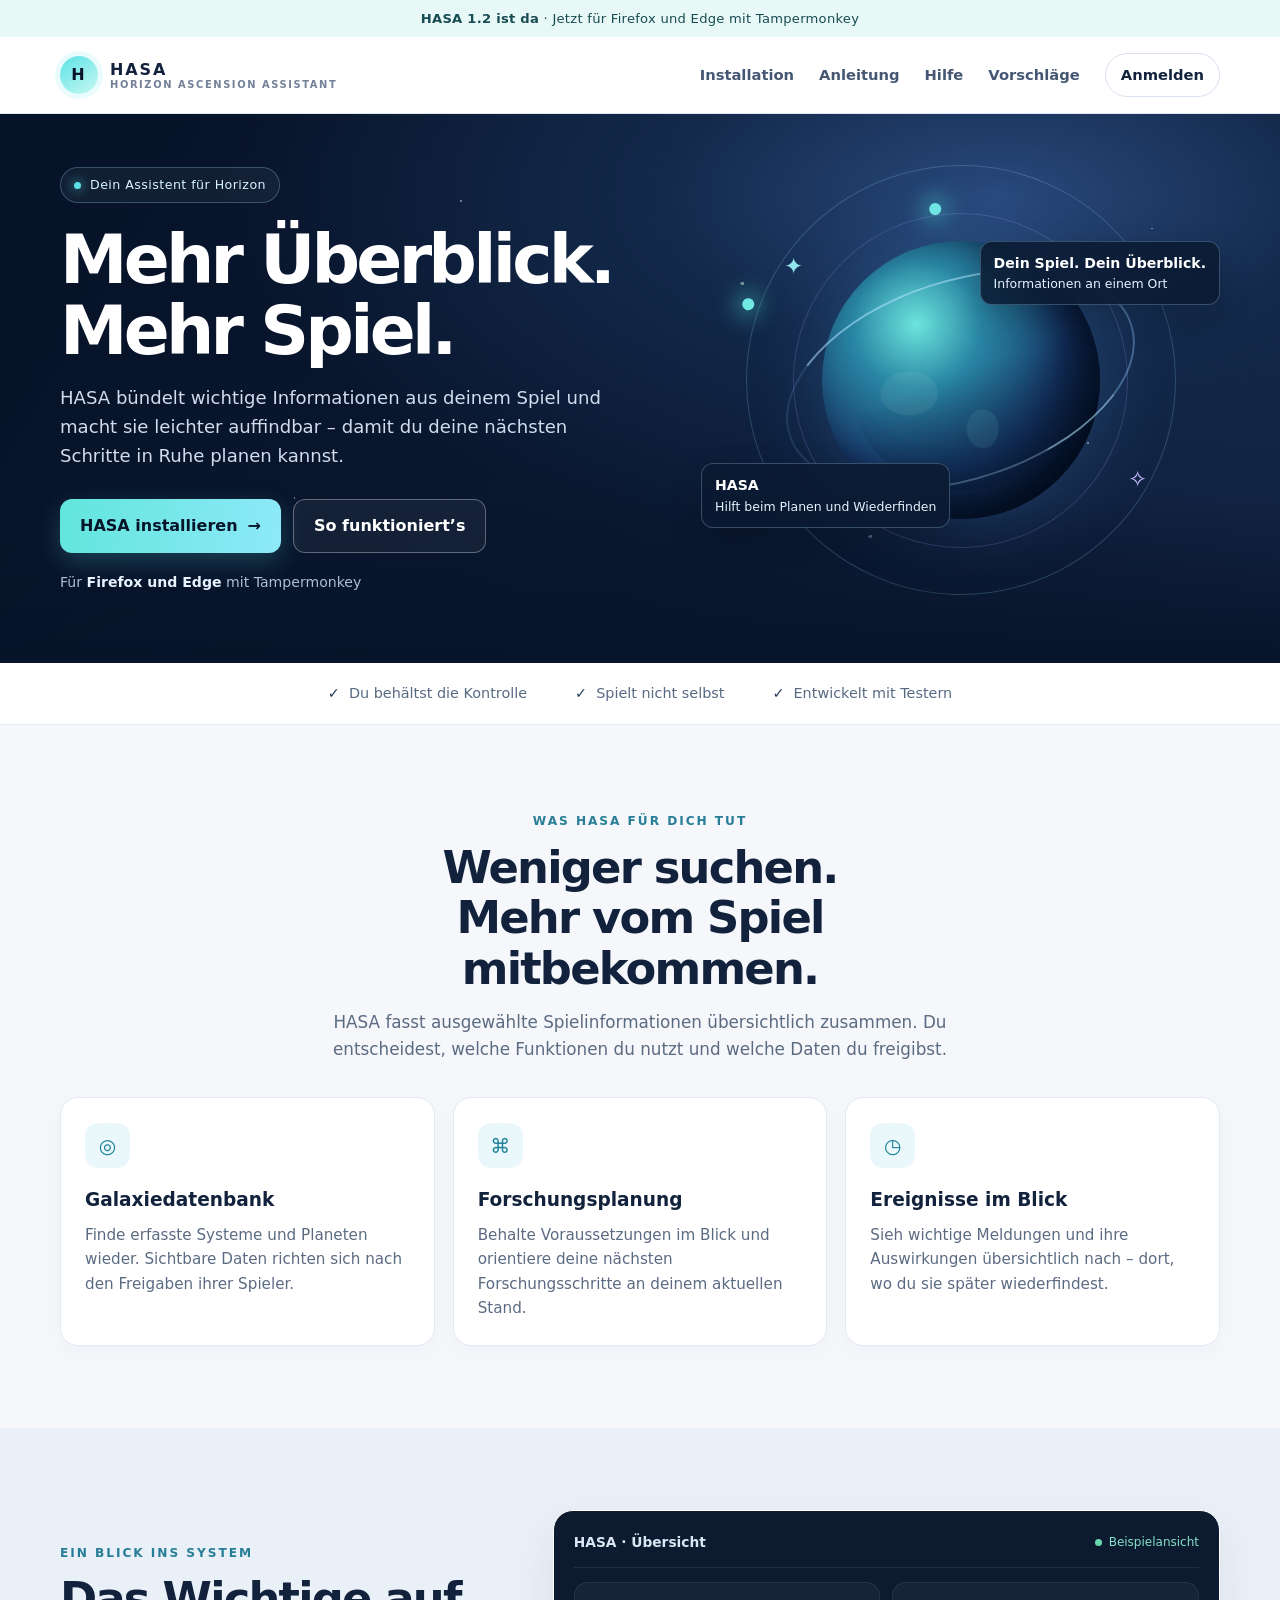
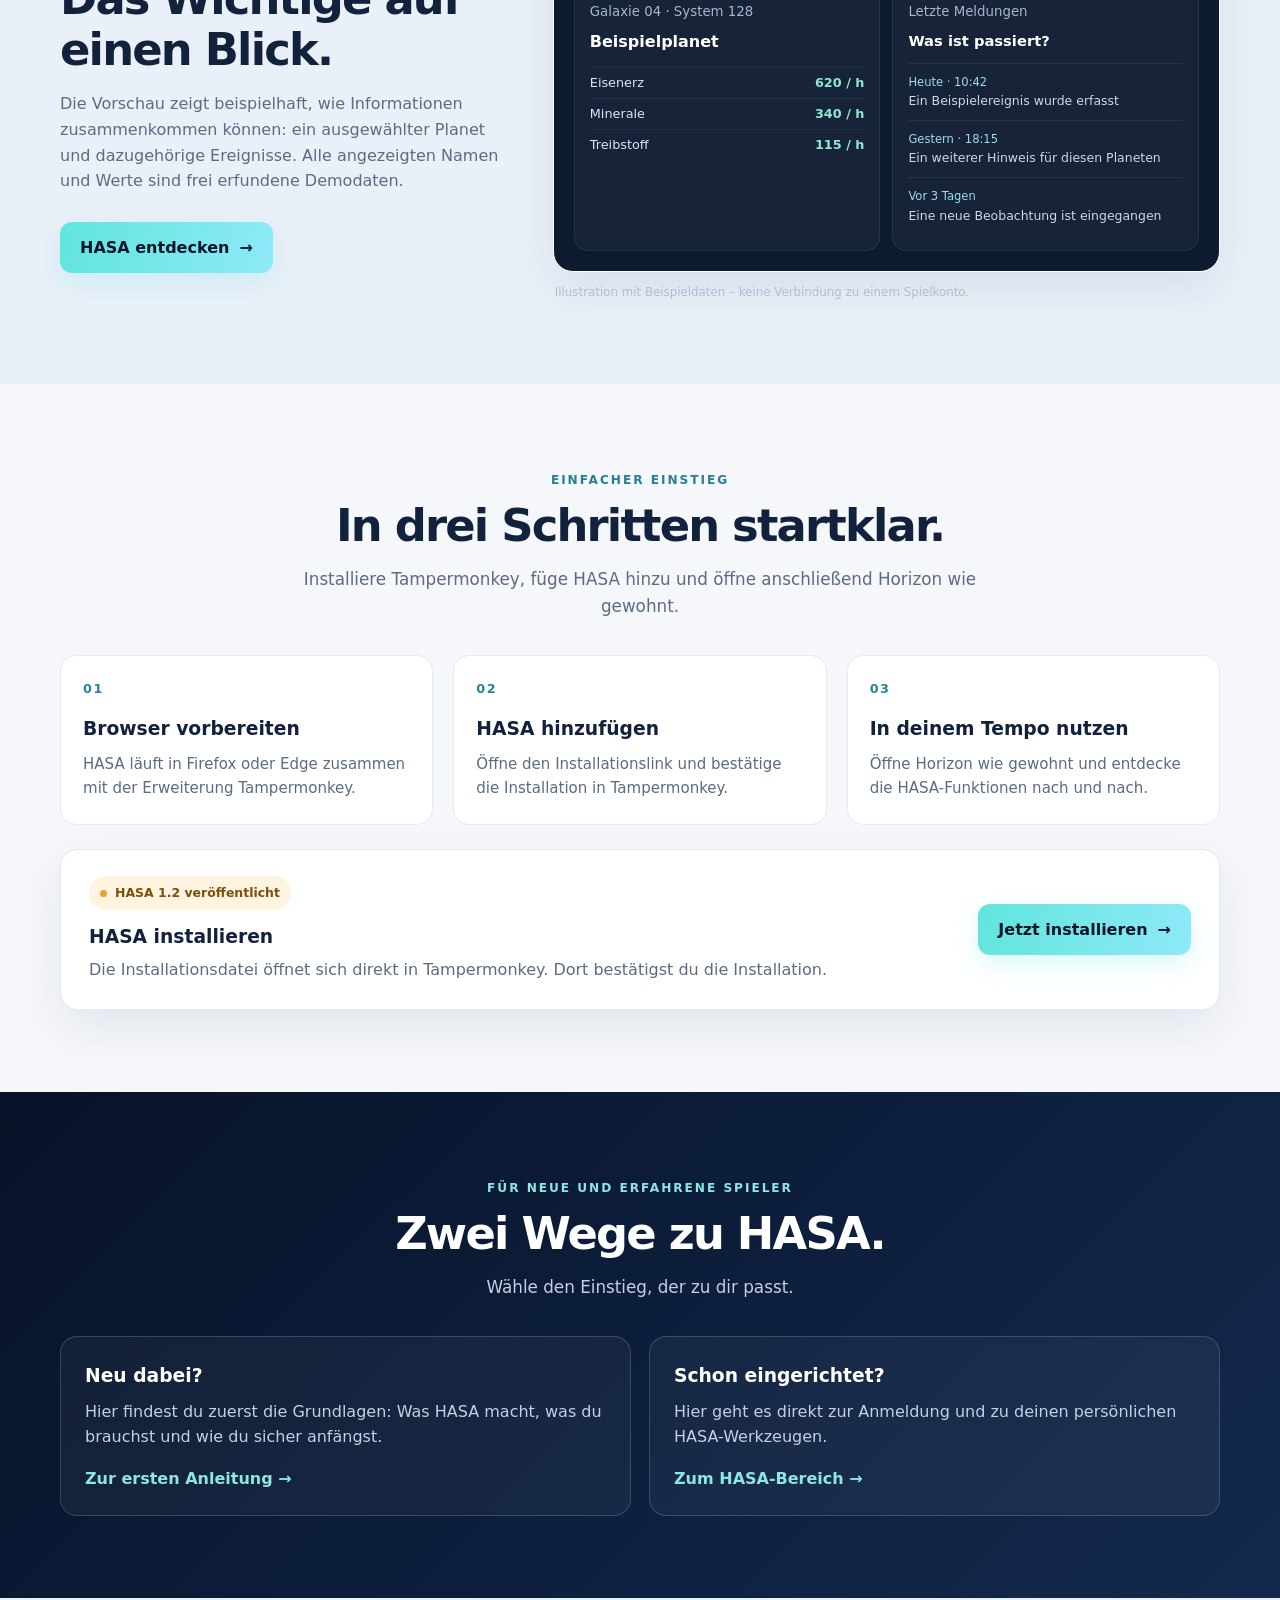
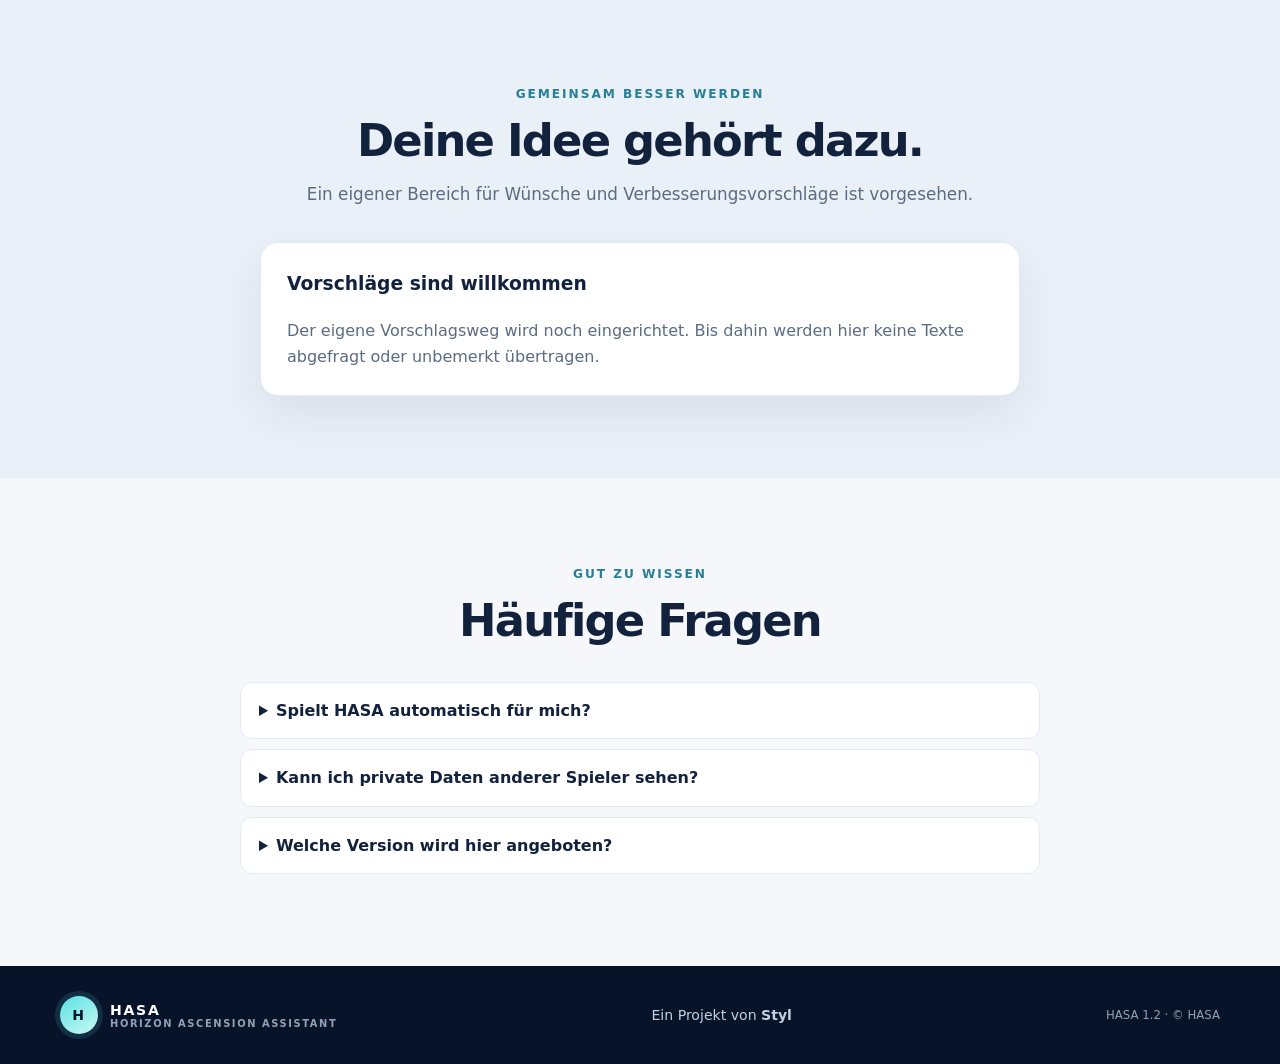
==== 02 Website/index.html @ a6c9af93 "refactor: organize HASA in seven numbered folders with website API and safe local installer" ====
<!doctype html>
<html lang="de">
<head>
  <meta charset="utf-8">
  <meta name="viewport" content="width=device-width, initial-scale=1">
  <meta name="theme-color" content="#081427">
  <meta name="description" content="HASA – dein Assistent für Horizon. Mehr Überblick, bessere Planung und wichtige Ereignisse im Blick.">
  <link rel="canonical" href="https://hasa.li/">
  <title>HASA – Mehr Überblick. Mehr Spiel.</title>
  <style>
    :root{color-scheme:light;--ink:#12223d;--muted:#5b6b82;--navy:#071329;--navy2:#102344;--cyan:#5ce1e6;--blue:#367fe8;--violet:#a88bff;--paper:#f5f7fb;--white:#fff;--line:#e4eaf3;--green:#16876c;--shadow:0 18px 48px #12223d14}
    *{box-sizing:border-box}html{scroll-behavior:smooth;scroll-padding-top:86px}body{margin:0;background:var(--paper);color:var(--ink);font:16px/1.6 Inter,ui-sans-serif,system-ui,-apple-system,"Segoe UI",sans-serif}a{color:inherit;text-decoration:none}button{font:inherit}button:focus-visible,a:focus-visible,input:focus-visible,textarea:focus-visible{outline:3px solid #5ce1e6;outline-offset:3px}.wrap{width:min(1160px,calc(100% - 40px));margin:auto}.notice{background:#e8f8f7;color:#174c52;text-align:center;padding:8px 16px;font-size:.82rem;letter-spacing:.02em}.notice strong{font-weight:750}.site-header{position:sticky;top:0;z-index:10;background:#fff;box-shadow:0 1px 0 #dfe7f1}.nav{height:76px;display:flex;align-items:center;justify-content:space-between;gap:24px}.brand{display:flex;align-items:center;gap:12px;font-weight:850;letter-spacing:.12em}.brand-mark{width:38px;height:38px;border-radius:50%;display:grid;place-items:center;color:#071329;background:linear-gradient(145deg,var(--cyan),#c8f9f1);box-shadow:0 0 0 5px #5ce1e622}.brand small{display:block;font-size:.62rem;letter-spacing:.16em;color:#738098;font-weight:700;margin-top:-5px}.nav-links{display:flex;align-items:center;gap:25px;font-size:.92rem;font-weight:650;color:#465773}.nav-links a:hover{color:#176d9e}.nav-login{border:1px solid #d7e1ee;padding:9px 15px;border-radius:999px;color:var(--ink)}.menu-button{display:none;border:1px solid #d7e1ee;background:white;border-radius:10px;padding:8px 11px;color:var(--ink)}
    .hero{overflow:hidden;position:relative;color:white;background:radial-gradient(ellipse at 78% 15%,#29497c 0,#13294b 24%,transparent 55%),linear-gradient(120deg,#071329 10%,#0a1831 58%,#132444);min-height:535px}.hero:before,.hero:after{content:"";position:absolute;inset:0;pointer-events:none}.hero:before{opacity:.42;background-image:radial-gradient(1px 1px at 12% 28%,#fff 98%,transparent),radial-gradient(1px 1px at 36% 16%,#d8faff 98%,transparent),radial-gradient(2px 2px at 58% 31%,#fff 98%,transparent),radial-gradient(1px 1px at 90% 21%,#fff 98%,transparent),radial-gradient(1px 1px at 23% 70%,#fff 98%,transparent),radial-gradient(2px 2px at 68% 77%,#b8ceff 98%,transparent),radial-gradient(1px 1px at 85% 60%,#fff 98%,transparent)}.hero:after{background:linear-gradient(0deg,#071329 0%,transparent 30%)}.hero-grid{position:relative;z-index:1;min-height:535px;display:grid;grid-template-columns:1.07fr .93fr;align-items:center;gap:44px;padding:54px 0 70px}.eyebrow{display:inline-flex;gap:9px;align-items:center;border:1px solid #a7dcff45;background:#d9f4ff0d;border-radius:999px;padding:7px 13px;color:#d9f4ff;font-size:.79rem;letter-spacing:.035em}.eyebrow i{width:7px;height:7px;border-radius:50%;background:var(--cyan);box-shadow:0 0 12px var(--cyan)}h1{font-size:clamp(2.8rem,5.3vw,4.8rem);line-height:1.04;letter-spacing:-.055em;max-width:650px;margin:22px 0 18px}.hero p{max-width:560px;color:#d1dced;font-size:1.13rem;margin:0 0 28px}.hero-actions{display:flex;gap:12px;flex-wrap:wrap}.btn{display:inline-flex;align-items:center;justify-content:center;gap:10px;border:0;border-radius:12px;padding:13px 20px;font-weight:760;cursor:pointer;transition:transform .18s,box-shadow .18s}.btn:hover{transform:translateY(-2px)}.btn-primary{color:#06152a;background:linear-gradient(100deg,#61e5dc,#8ee9f8);box-shadow:0 9px 26px #5ce1e638}.btn-ghost{color:white;border:1px solid #ffffff52;background:#ffffff0d}.platforms{font-size:.88rem;color:#aebed3;margin-top:18px}.platforms strong{color:#e8f2ff}.hero-art{position:relative;min-height:375px;display:grid;place-items:center}.orbit{position:absolute;width:min(430px,94%);aspect-ratio:1;border:1px solid #9adfff35;border-radius:50%;transform:rotate(-20deg)}.orbit:before{content:"";position:absolute;left:8%;top:15%;width:12px;height:12px;border-radius:50%;background:#71e9e3;box-shadow:0 0 22px 7px #54eee568}.orbit.two{width:min(335px,75%);transform:rotate(42deg);border-color:#b0a0ff35}.planet{width:min(278px,66vw);aspect-ratio:1;border-radius:50%;position:relative;background:radial-gradient(circle at 34% 30%,#6ce4dc 0,#2986a4 24%,#173869 56%,#08172d 78%);box-shadow:inset -28px -15px 45px #020919b8,0 0 74px #519ce63d}.planet:before{content:"";position:absolute;inset:14% -15%;border:2px solid #b6e6ff8a;border-left-color:#91c8ff25;border-right-color:#91c8ff60;border-radius:50%;transform:rotate(-18deg)}.planet:after{content:"";position:absolute;inset:10%;border-radius:50%;background:radial-gradient(ellipse at 60% 72%,#6fc7cb20 0 8%,transparent 9%),radial-gradient(ellipse at 27% 56%,#c6f4db15 0 12%,transparent 13%),linear-gradient(160deg,transparent 48%,#091a36a8 100%)}.float-label{position:absolute;background:#0b1a31db;border:1px solid #a8d8fa45;backdrop-filter:blur(12px);border-radius:12px;padding:10px 13px;color:#e8f2ff;font-size:.78rem;box-shadow:0 12px 32px #0003}.float-label b{display:block;font-size:.88rem;color:white}.label-top{top:48px;right:0}.label-bottom{bottom:40px;left:0}.spark{position:absolute;color:#91e6ed;font-size:23px}.spark.s1{top:55px;left:16%}.spark.s2{right:14%;bottom:70px;color:#c7b7ff}
    .trust{background:white;border-bottom:1px solid var(--line)}.trust-row{display:flex;justify-content:center;gap:48px;flex-wrap:wrap;padding:19px 0;color:#586a82;font-size:.9rem}.trust-row span{display:flex;align-items:center;gap:9px}.trust-row b{color:#263c5a}.check{color:#147c78;font-weight:900}.section{padding:82px 0}.section-head{max-width:680px;margin:0 auto 35px;text-align:center}.kicker{font-size:.76rem;text-transform:uppercase;letter-spacing:.16em;font-weight:800;color:#277e96}.section h2{font-size:clamp(2rem,3.5vw,3rem);line-height:1.13;letter-spacing:-.04em;margin:10px 0 14px}.section-head p{color:var(--muted);font-size:1.05rem;margin:0}.features{display:grid;grid-template-columns:repeat(3,1fr);gap:18px}.feature{background:#fff;border:1px solid var(--line);border-radius:18px;padding:25px 24px;box-shadow:0 7px 24px #10234408}.icon{width:45px;height:45px;display:grid;place-items:center;background:#eaf8fb;border-radius:13px;color:#1d8197;font-size:1.25rem}.feature h3{font-size:1.16rem;margin:17px 0 8px}.feature p{color:var(--muted);margin:0;font-size:.95rem}.preview-section{background:#eaf0f8}.preview-layout{display:grid;grid-template-columns:.8fr 1.2fr;gap:48px;align-items:center}.preview-copy p{color:var(--muted)}.preview-copy .btn{margin-top:12px}.dash{background:#0d1b31;color:white;border-radius:20px;padding:20px;box-shadow:var(--shadow);border:1px solid #fff}.dash-top{display:flex;justify-content:space-between;align-items:center;padding-bottom:14px;border-bottom:1px solid #ffffff16;color:#dbe6f4;font-size:.86rem}.live-tag{color:#86e1cb;font-size:.75rem;display:flex;align-items:center;gap:7px}.live-tag:before{content:"";width:7px;height:7px;border-radius:50%;background:#68d7ae}.dash-body{display:grid;grid-template-columns:1fr 1fr;gap:12px;padding-top:14px}.planet-card,.event-card{background:#ffffff0a;border:1px solid #ffffff12;border-radius:14px;padding:15px}.planet-card small,.event-card small{color:#a6b6cc}.planet-card h3{margin:5px 0 12px;font-size:1rem}.resource{display:flex;justify-content:space-between;color:#dce6f3;font-size:.8rem;padding:5px 0;border-top:1px solid #ffffff0d}.resource b{color:#8ee9d0}.event-card h3{font-size:.92rem;margin:5px 0 10px}.event{padding:9px 0;border-top:1px solid #ffffff12;font-size:.78rem;color:#cbd8e9}.event em{font-style:normal;color:#9bdde8;display:block;font-size:.72rem}.demo-note{margin:11px 2px 0;font-size:.74rem;color:#aebed3}
    .steps{display:grid;grid-template-columns:repeat(3,1fr);gap:20px;counter-reset:step}.step{position:relative;padding:23px 22px 24px;background:white;border-radius:16px;border:1px solid var(--line);counter-increment:step}.step:before{content:"0" counter(step);display:block;color:#25859a;font-size:.8rem;font-weight:850;letter-spacing:.12em;margin-bottom:15px}.step h3{margin:0 0 8px}.step p{margin:0;color:var(--muted);font-size:.94rem}.audience{background:linear-gradient(135deg,#071329,#12294d);color:white}.audience .section-head p{color:#c3d0e2}.audience-grid{display:grid;grid-template-columns:1fr 1fr;gap:18px}.audience-card{border:1px solid #ffffff29;background:#ffffff0b;border-radius:17px;padding:24px}.audience-card h3{margin:0 0 8px}.audience-card p{color:#c3d0e2;margin:0 0 16px}.text-link{color:#8de6e0;font-weight:750}.install-box{display:flex;align-items:center;justify-content:space-between;gap:25px;background:#fff;border:1px solid var(--line);border-radius:18px;padding:26px 28px;box-shadow:var(--shadow)}.install-box p{margin:5px 0 0;color:var(--muted)}.status{display:inline-flex;align-items:center;gap:8px;border-radius:999px;padding:7px 11px;background:#fff4df;color:#785111;font-size:.78rem;font-weight:750}.status:before{content:"";width:7px;height:7px;background:#e3a42e;border-radius:50%}.suggest{background:#eaf0f8}.suggest-box{max-width:760px;margin:auto;background:white;border:1px solid var(--line);border-radius:18px;padding:26px;box-shadow:var(--shadow)}.suggest-box label{display:block;font-weight:700;font-size:.9rem;margin:0 0 7px}.suggest-box input,.suggest-box textarea{width:100%;padding:12px 13px;border:1px solid #d7e1ee;border-radius:10px;background:#fbfcfe;margin-bottom:15px;color:var(--ink);font:inherit}.suggest-box textarea{min-height:104px;resize:vertical}.form-note{font-size:.82rem;color:#6c7990;margin:10px 0 0}.form-result{display:none;padding:11px 13px;border-radius:10px;background:#e9f8f5;color:#155b4a;margin-top:13px;font-size:.9rem}.faq{max-width:800px;margin:0 auto}.faq details{background:white;border:1px solid var(--line);border-radius:12px;padding:15px 18px;margin:10px 0}.faq summary{cursor:pointer;font-weight:720}.faq details p{color:var(--muted);margin:10px 0 0}.footer{background:#071329;color:#c3d0e2;padding:30px 0}.footer-row{display:flex;justify-content:space-between;align-items:center;gap:20px;flex-wrap:wrap;font-size:.88rem}.footer .brand{color:white}.footer small{color:#90a2ba}.modal{display:none;position:fixed;inset:0;z-index:30;background:#061126bb;backdrop-filter:blur(6px);place-items:center;padding:20px}.modal.open{display:grid}.modal-card{max-width:440px;background:white;border-radius:18px;padding:26px;box-shadow:0 28px 90px #0005}.modal-card h2{margin:0 0 8px;font-size:1.35rem}.modal-card p{color:var(--muted)}.close{float:right;border:0;background:#eef2f7;border-radius:50%;width:34px;height:34px;cursor:pointer;font-size:1.1rem}
    @media(max-width:850px){.hero-grid{grid-template-columns:1fr .8fr;gap:10px}.hero-art{min-height:310px}.nav-links{gap:14px;font-size:.84rem}.preview-layout{grid-template-columns:1fr;gap:28px}.preview-copy{max-width:680px}.features{gap:12px}}
    @media(max-width:680px){.wrap{width:min(100% - 30px,560px)}.nav{height:66px}.menu-button{display:block}.nav-links{display:none;position:absolute;top:66px;left:0;right:0;background:white;padding:12px 20px 18px;box-shadow:0 12px 20px #07132918;flex-direction:column;align-items:stretch;gap:0}.nav-links.open{display:flex}.nav-links a{padding:11px 5px;border-bottom:1px solid #edf0f5}.nav-login{border:0;padding:11px 5px}.hero,.hero-grid{min-height:unset}.hero-grid{grid-template-columns:1fr;padding:53px 0 40px}.hero-copy{position:relative;z-index:2}.hero-art{min-height:275px;margin-top:-8px}.planet{width:205px}.orbit{width:315px}.orbit.two{width:255px}.label-top{top:26px;right:2px}.label-bottom{bottom:25px;left:0}.hero p{font-size:1rem}.section{padding:62px 0}.features,.steps{grid-template-columns:1fr}.features{gap:12px}.feature{padding:21px}.dash-body{grid-template-columns:1fr}.audience-grid{grid-template-columns:1fr}.install-box{align-items:flex-start;flex-direction:column;padding:22px}.trust-row{gap:12px 24px}.section-head{text-align:left;margin-left:0}.footer-row{align-items:flex-start;flex-direction:column}}
    @media(prefers-reduced-motion:reduce){html{scroll-behavior:auto}*,*:before,*:after{transition:none!important}}
  </style>
</head>
<body>
  <div class="notice"><strong>HASA 1.2 ist da</strong> · Jetzt für Firefox und Edge mit Tampermonkey</div>
  <header class="site-header">
    <div class="wrap nav">
      <a class="brand" href="#start" aria-label="HASA Startseite"><span class="brand-mark">H</span><span>HASA<small>HORIZON ASCENSION ASSISTANT</small></span></a>
      <button class="menu-button" id="menuButton" aria-expanded="false" aria-controls="navLinks">Menü</button>
      <nav class="nav-links" id="navLinks" aria-label="Hauptnavigation">
        <a href="#installation">Installation</a><a href="https://github.com/KurtV731/hasa/blob/main/03%20Dokumentation/hasa_1.2_benutzeranleitung.md">Anleitung</a><a href="https://github.com/KurtV731/hasa/blob/main/03%20Dokumentation/hasa_hilfe.md">Hilfe</a><a href="#eigene-ideen">Vorschläge</a><a class="nav-login" href="/api/login.php">Anmelden</a>
      </nav>
    </div>
  </header>
  <main>
    <section class="hero" id="start">
      <div class="wrap hero-grid">
        <div class="hero-copy">
          <span class="eyebrow"><i></i> Dein Assistent für Horizon</span>
          <h1>Mehr Überblick.<br>Mehr Spiel.</h1>
          <p>HASA bündelt wichtige Informationen aus deinem Spiel und macht sie leichter auffindbar – damit du deine nächsten Schritte in Ruhe planen kannst.</p>
          <div class="hero-actions"><a class="btn btn-primary" href="/download/HASA-1.2.0.user.js">HASA installieren <span aria-hidden="true">→</span></a><a class="btn btn-ghost" href="#so-funktionierts">So funktioniert’s</a></div>
          <div class="platforms">Für <strong>Firefox und Edge</strong> mit Tampermonkey</div>
        </div>
        <div class="hero-art" aria-label="Illustration eines Planeten im Weltraum">
          <div class="orbit"></div><div class="orbit two"></div><div class="planet"></div>
          <div class="float-label label-top"><b>Dein Spiel. Dein Überblick.</b>Informationen an einem Ort</div>
          <div class="float-label label-bottom"><b>HASA</b>Hilft beim Planen und Wiederfinden</div>
          <span class="spark s1" aria-hidden="true">✦</span><span class="spark s2" aria-hidden="true">✧</span>
        </div>
      </div>
    </section>
    <div class="trust"><div class="wrap trust-row"><span><b class="check">✓</b> Du behältst die Kontrolle</span><span><b class="check">✓</b> Spielt nicht selbst</span><span><b class="check">✓</b> Entwickelt mit Testern</span></div></div>
    <section class="section" id="anleitung">
      <div class="wrap">
        <div class="section-head"><span class="kicker">Was HASA für dich tut</span><h2>Weniger suchen.<br>Mehr vom Spiel mitbekommen.</h2><p>HASA fasst ausgewählte Spielinformationen übersichtlich zusammen. Du entscheidest, welche Funktionen du nutzt und welche Daten du freigibst.</p></div>
        <div class="features">
          <article class="feature"><div class="icon" aria-hidden="true">◎</div><h3>Galaxiedatenbank</h3><p>Finde erfasste Systeme und Planeten wieder. Sichtbare Daten richten sich nach den Freigaben ihrer Spieler.</p></article>
          <article class="feature"><div class="icon" aria-hidden="true">⌘</div><h3>Forschungsplanung</h3><p>Behalte Voraussetzungen im Blick und orientiere deine nächsten Forschungsschritte an deinem aktuellen Stand.</p></article>
          <article class="feature"><div class="icon" aria-hidden="true">◷</div><h3>Ereignisse im Blick</h3><p>Sieh wichtige Meldungen und ihre Auswirkungen übersichtlich nach – dort, wo du sie später wiederfindest.</p></article>
        </div>
      </div>
    </section>
    <section class="section preview-section" id="so-funktionierts">
      <div class="wrap preview-layout">
        <div class="preview-copy"><span class="kicker">Ein Blick ins System</span><h2>Das Wichtige auf einen Blick.</h2><p>Die Vorschau zeigt beispielhaft, wie Informationen zusammenkommen können: ein ausgewählter Planet und dazugehörige Ereignisse. Alle angezeigten Namen und Werte sind frei erfundene Demodaten.</p><a class="btn btn-primary" href="#hilfe">HASA entdecken <span aria-hidden="true">→</span></a></div>
        <div>
          <div class="dash" role="img" aria-label="Beispielhafte HASA-Oberfläche mit einem Demo-Planeten und Ereignissen">
            <div class="dash-top"><strong>HASA · Übersicht</strong><span class="live-tag">Beispielansicht</span></div>
            <div class="dash-body">
              <div class="planet-card"><small>Galaxie 04 · System 128</small><h3>Beispielplanet</h3><div class="resource"><span>Eisenerz</span><b>620 / h</b></div><div class="resource"><span>Minerale</span><b>340 / h</b></div><div class="resource"><span>Treibstoff</span><b>115 / h</b></div></div>
              <div class="event-card"><small>Letzte Meldungen</small><h3>Was ist passiert?</h3><div class="event"><em>Heute · 10:42</em>Ein Beispielereignis wurde erfasst</div><div class="event"><em>Gestern · 18:15</em>Ein weiterer Hinweis für diesen Planeten</div><div class="event"><em>Vor 3 Tagen</em>Eine neue Beobachtung ist eingegangen</div></div>
            </div>
          </div>
          <p class="demo-note">Illustration mit Beispieldaten – keine Verbindung zu einem Spielkonto.</p>
        </div>
      </div>
    </section>
    <section class="section" id="hilfe">
      <div class="wrap">
        <div class="section-head"><span class="kicker">Einfacher Einstieg</span><h2>In drei Schritten startklar.</h2><p>Installiere Tampermonkey, füge HASA hinzu und öffne anschließend Horizon wie gewohnt.</p></div>
        <div class="steps" id="so-gehts">
          <article class="step"><h3>Browser vorbereiten</h3><p>HASA läuft in Firefox oder Edge zusammen mit der Erweiterung Tampermonkey.</p></article>
          <article class="step"><h3>HASA hinzufügen</h3><p>Öffne den Installationslink und bestätige die Installation in Tampermonkey.</p></article>
          <article class="step"><h3>In deinem Tempo nutzen</h3><p>Öffne Horizon wie gewohnt und entdecke die HASA-Funktionen nach und nach.</p></article>
        </div>
        <div class="install-box" id="installation" style="margin-top:24px">
          <div><span class="status">HASA 1.2 veröffentlicht</span><h3 style="margin:12px 0 0">HASA installieren</h3><p>Die Installationsdatei öffnet sich direkt in Tampermonkey. Dort bestätigst du die Installation.</p></div>
          <a class="btn btn-primary" href="/download/HASA-1.2.0.user.js">Jetzt installieren <span aria-hidden="true">→</span></a>
        </div>
      </div>
    </section>
    <section class="section audience" id="vorschlaege">
      <div class="wrap">
        <div class="section-head"><span class="kicker" style="color:#8de6e0">Für neue und erfahrene Spieler</span><h2>Zwei Wege zu HASA.</h2><p>Wähle den Einstieg, der zu dir passt.</p></div>
        <div class="audience-grid">
          <article class="audience-card"><h3>Neu dabei?</h3><p>Hier findest du zuerst die Grundlagen: Was HASA macht, was du brauchst und wie du sicher anfängst.</p><a class="text-link" href="https://github.com/KurtV731/hasa/blob/main/03%20Dokumentation/hasa_1.2_benutzeranleitung.md">Zur ersten Anleitung →</a></article>
          <article class="audience-card"><h3>Schon eingerichtet?</h3><p>Hier geht es direkt zur Anmeldung und zu deinen persönlichen HASA-Werkzeugen.</p><a class="text-link" href="/api/login.php">Zum HASA-Bereich →</a></article>
        </div>
      </div>
    </section>
    <section class="section suggest" id="eigene-ideen">
      <div class="wrap">
        <div class="section-head"><span class="kicker">Gemeinsam besser werden</span><h2>Deine Idee gehört dazu.</h2><p>Ein eigener Bereich für Wünsche und Verbesserungsvorschläge ist vorgesehen.</p></div>
        <div class="suggest-box"><h3 style="margin-top:0">Vorschläge sind willkommen</h3><p style="color:var(--muted);margin-bottom:0">Der eigene Vorschlagsweg wird noch eingerichtet. Bis dahin werden hier keine Texte abgefragt oder unbemerkt übertragen.</p></div>
      </div>
    </section>
    <section class="section" id="fragen">
      <div class="wrap"><div class="section-head"><span class="kicker">Gut zu wissen</span><h2>Häufige Fragen</h2></div>
        <div class="faq">
          <details><summary>Spielt HASA automatisch für mich?</summary><p>Nein. HASA unterstützt dich mit Übersichten und Hinweisen. Es führt keine Spielaktionen für dich aus.</p></details>
          <details><summary>Kann ich private Daten anderer Spieler sehen?</summary><p>Die Galaxiedatenbank berücksichtigt die eingestellten Freigaben. Private Daten anderer Spieler werden nicht automatisch offengelegt.</p></details>
          <details><summary>Welche Version wird hier angeboten?</summary><p>Die öffentliche stabile Fassung HASA 1.2. Künftige offizielle Updates werden über Tampermonkey bereitgestellt.</p></details>
        </div>
      </div>
    </section>
  </main>
  <footer class="footer"><div class="wrap footer-row"><a class="brand" href="#start"><span class="brand-mark">H</span><span>HASA<small>HORIZON ASCENSION ASSISTANT</small></span></a><span>Ein Projekt von <strong>Styl</strong></span><small>HASA 1.2 · © HASA</small></div></footer>
  <script>
    const menuButton=document.getElementById('menuButton'),navLinks=document.getElementById('navLinks');
    menuButton.addEventListener('click',()=>{const open=navLinks.classList.toggle('open');menuButton.setAttribute('aria-expanded',String(open));});
    navLinks.querySelectorAll('a').forEach(a=>a.addEventListener('click',()=>{navLinks.classList.remove('open');menuButton.setAttribute('aria-expanded','false');}));
  </script>
</body>
</html>
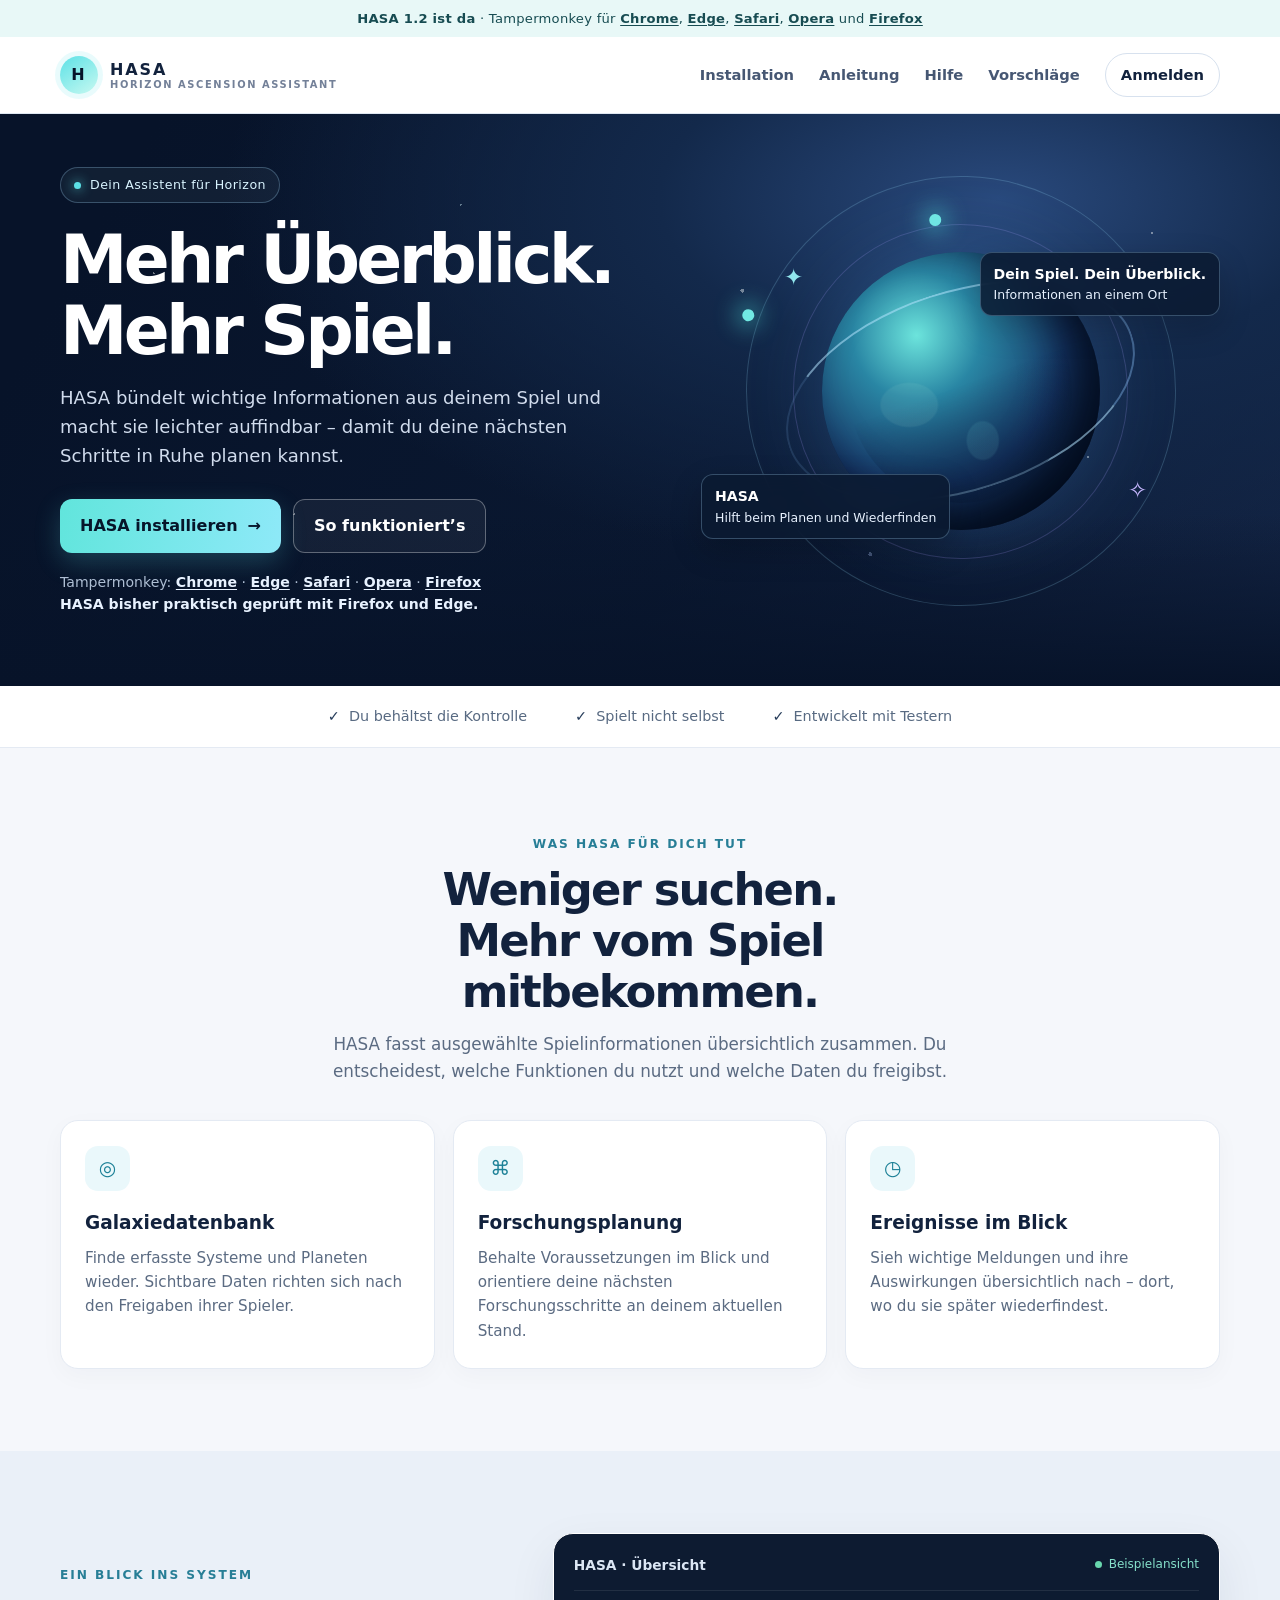
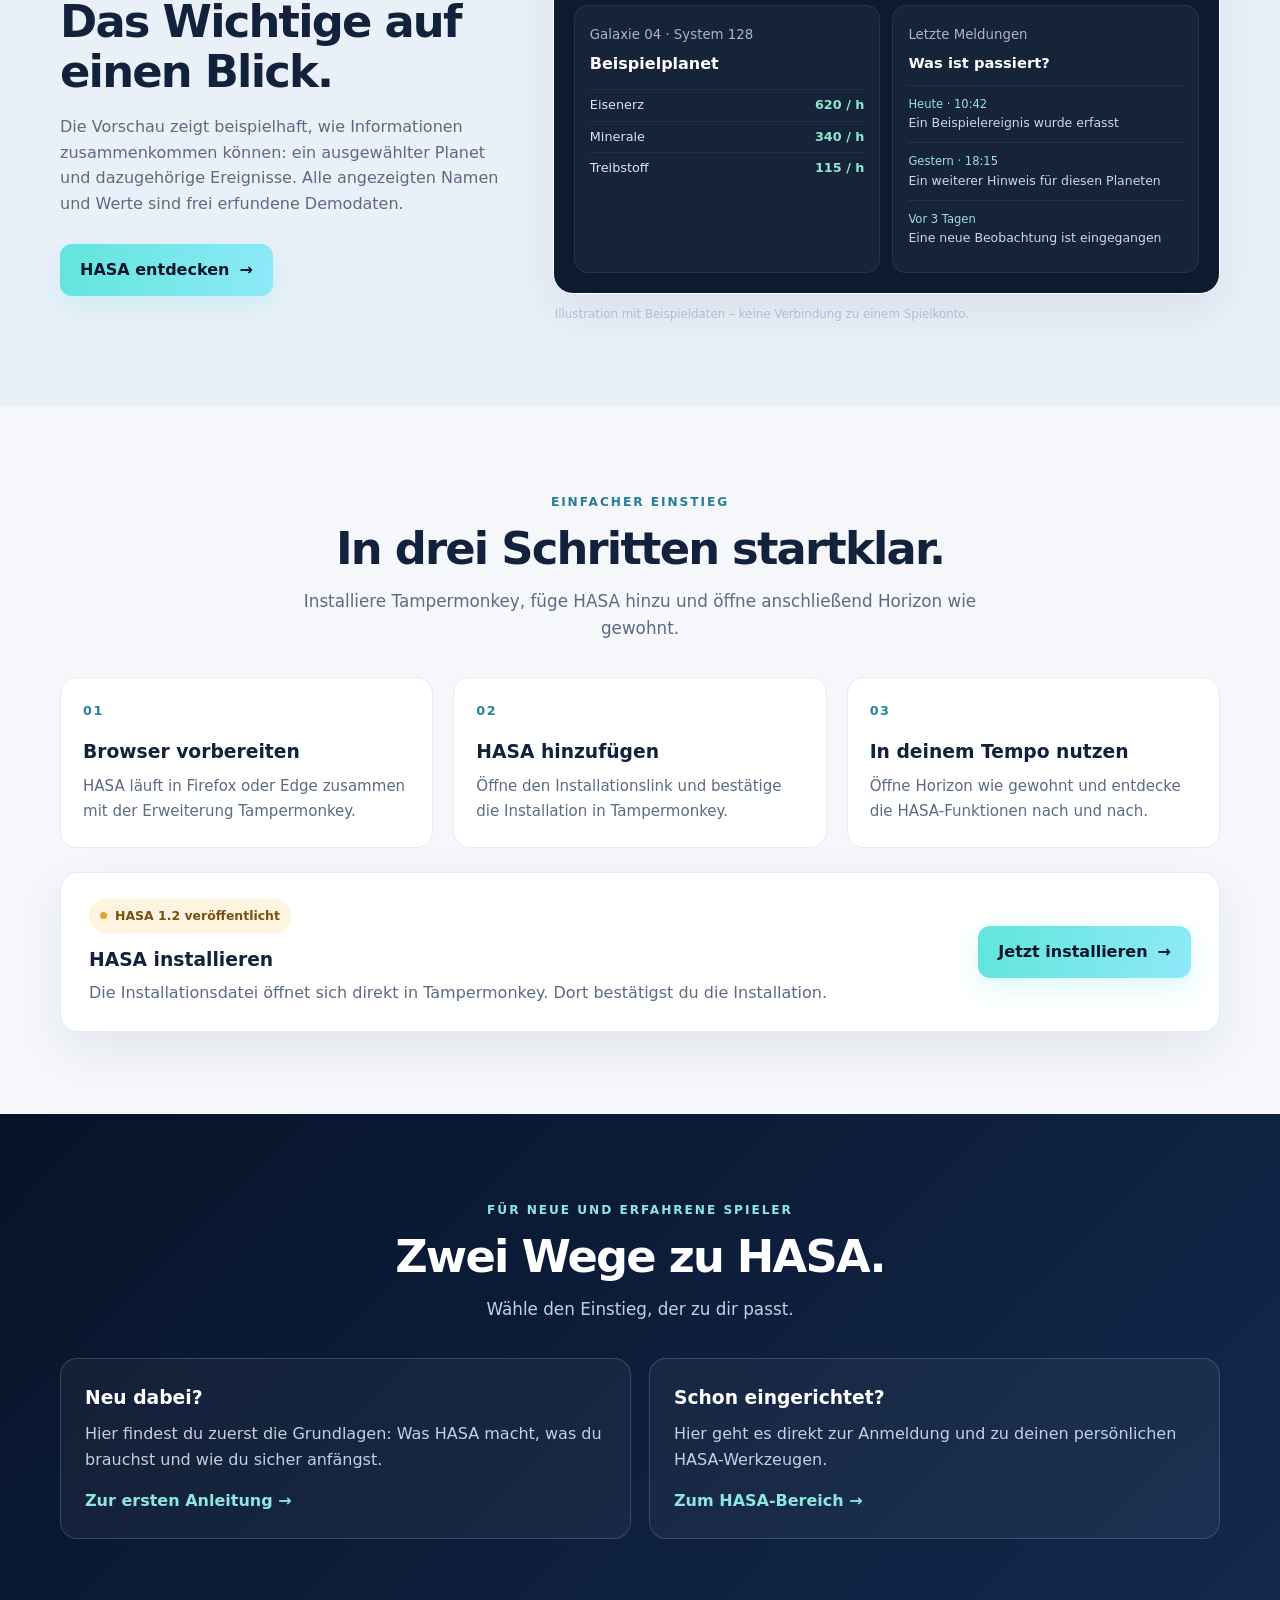
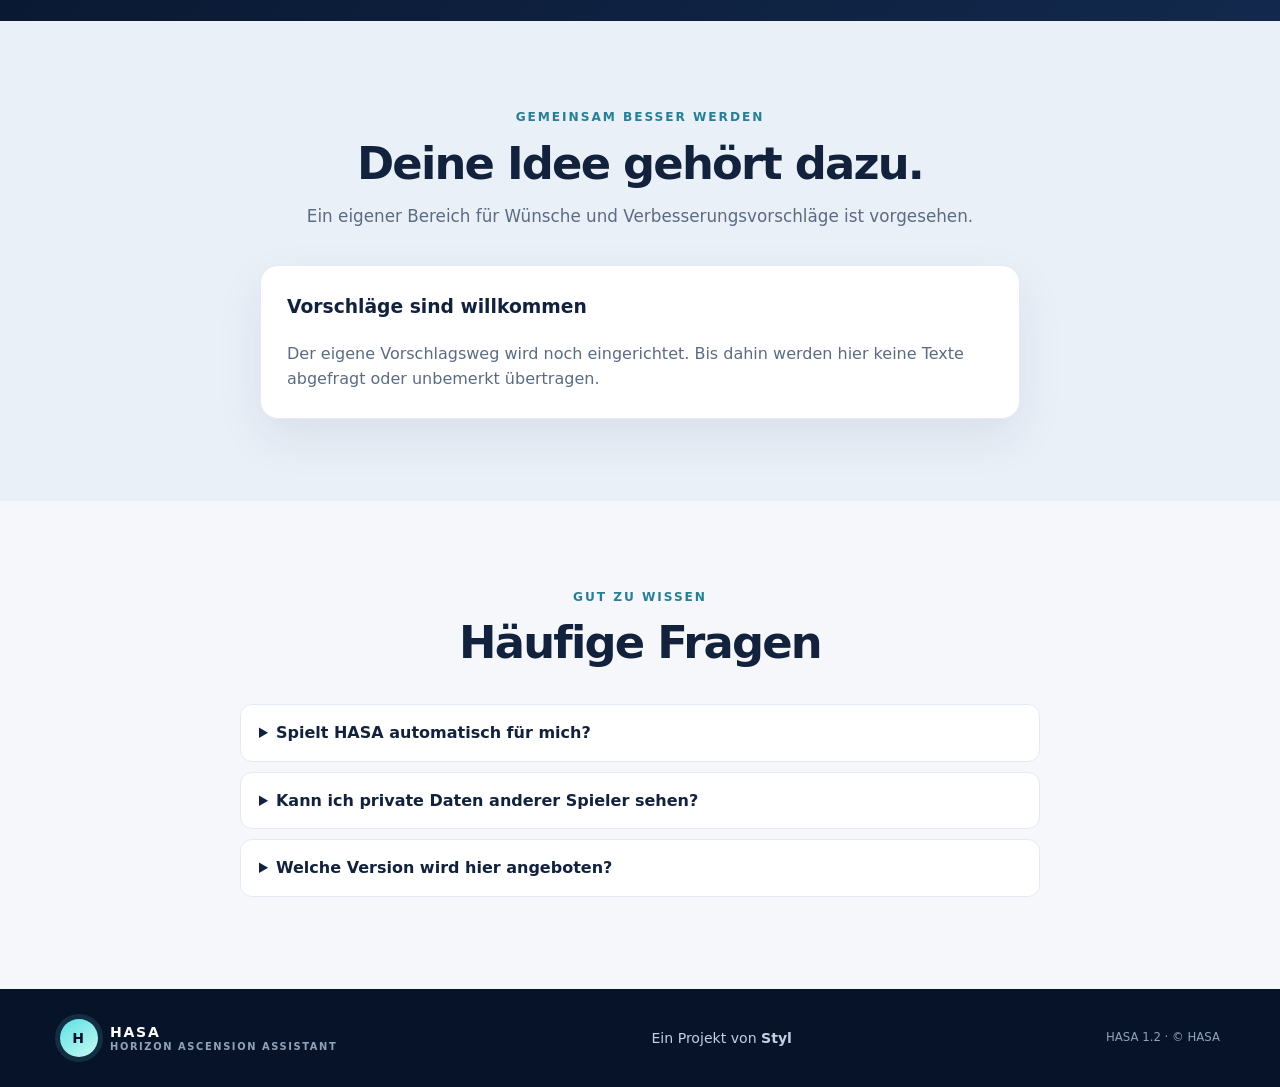
==== commit af2dd732: "fix: list all Tampermonkey browsers on homepage" ====
--- a/02 Website/index.html
+++ b/02 Website/index.html
@@ -6,11 +6,25 @@
   <meta name="theme-color" content="#081427">
   <meta name="description" content="HASA – dein Assistent für Horizon. Mehr Überblick, bessere Planung und wichtige Ereignisse im Blick.">
   <link rel="canonical" href="https://hasa.li/">
+  <meta property="og:type" content="website">
+  <meta property="og:url" content="https://hasa.li/">
+  <meta property="og:title" content="HASA 1.2 – Mehr Überblick. Mehr Spiel.">
+  <meta property="og:description" content="Dein Assistent für Horizon – jetzt auf hasa.li.">
+  <meta property="og:image" content="https://hasa.li/assets/hasa-discord-1.2.png">
+  <meta property="og:image:secure_url" content="https://hasa.li/assets/hasa-discord-1.2.png">
+  <meta property="og:image:type" content="image/png">
+  <meta property="og:image:width" content="1200">
+  <meta property="og:image:height" content="630">
+  <meta property="og:image:alt" content="HASA 1.2 – Mehr Überblick. Mehr Spiel. Dein Assistent für Horizon.">
+  <meta name="twitter:card" content="summary_large_image">
+  <meta name="twitter:title" content="HASA 1.2 – Mehr Überblick. Mehr Spiel.">
+  <meta name="twitter:description" content="Dein Assistent für Horizon – jetzt auf hasa.li.">
+  <meta name="twitter:image" content="https://hasa.li/assets/hasa-discord-1.2.png">
   <title>HASA – Mehr Überblick. Mehr Spiel.</title>
   <style>
     :root{color-scheme:light;--ink:#12223d;--muted:#5b6b82;--navy:#071329;--navy2:#102344;--cyan:#5ce1e6;--blue:#367fe8;--violet:#a88bff;--paper:#f5f7fb;--white:#fff;--line:#e4eaf3;--green:#16876c;--shadow:0 18px 48px #12223d14}
-    *{box-sizing:border-box}html{scroll-behavior:smooth;scroll-padding-top:86px}body{margin:0;background:var(--paper);color:var(--ink);font:16px/1.6 Inter,ui-sans-serif,system-ui,-apple-system,"Segoe UI",sans-serif}a{color:inherit;text-decoration:none}button{font:inherit}button:focus-visible,a:focus-visible,input:focus-visible,textarea:focus-visible{outline:3px solid #5ce1e6;outline-offset:3px}.wrap{width:min(1160px,calc(100% - 40px));margin:auto}.notice{background:#e8f8f7;color:#174c52;text-align:center;padding:8px 16px;font-size:.82rem;letter-spacing:.02em}.notice strong{font-weight:750}.site-header{position:sticky;top:0;z-index:10;background:#fff;box-shadow:0 1px 0 #dfe7f1}.nav{height:76px;display:flex;align-items:center;justify-content:space-between;gap:24px}.brand{display:flex;align-items:center;gap:12px;font-weight:850;letter-spacing:.12em}.brand-mark{width:38px;height:38px;border-radius:50%;display:grid;place-items:center;color:#071329;background:linear-gradient(145deg,var(--cyan),#c8f9f1);box-shadow:0 0 0 5px #5ce1e622}.brand small{display:block;font-size:.62rem;letter-spacing:.16em;color:#738098;font-weight:700;margin-top:-5px}.nav-links{display:flex;align-items:center;gap:25px;font-size:.92rem;font-weight:650;color:#465773}.nav-links a:hover{color:#176d9e}.nav-login{border:1px solid #d7e1ee;padding:9px 15px;border-radius:999px;color:var(--ink)}.menu-button{display:none;border:1px solid #d7e1ee;background:white;border-radius:10px;padding:8px 11px;color:var(--ink)}
-    .hero{overflow:hidden;position:relative;color:white;background:radial-gradient(ellipse at 78% 15%,#29497c 0,#13294b 24%,transparent 55%),linear-gradient(120deg,#071329 10%,#0a1831 58%,#132444);min-height:535px}.hero:before,.hero:after{content:"";position:absolute;inset:0;pointer-events:none}.hero:before{opacity:.42;background-image:radial-gradient(1px 1px at 12% 28%,#fff 98%,transparent),radial-gradient(1px 1px at 36% 16%,#d8faff 98%,transparent),radial-gradient(2px 2px at 58% 31%,#fff 98%,transparent),radial-gradient(1px 1px at 90% 21%,#fff 98%,transparent),radial-gradient(1px 1px at 23% 70%,#fff 98%,transparent),radial-gradient(2px 2px at 68% 77%,#b8ceff 98%,transparent),radial-gradient(1px 1px at 85% 60%,#fff 98%,transparent)}.hero:after{background:linear-gradient(0deg,#071329 0%,transparent 30%)}.hero-grid{position:relative;z-index:1;min-height:535px;display:grid;grid-template-columns:1.07fr .93fr;align-items:center;gap:44px;padding:54px 0 70px}.eyebrow{display:inline-flex;gap:9px;align-items:center;border:1px solid #a7dcff45;background:#d9f4ff0d;border-radius:999px;padding:7px 13px;color:#d9f4ff;font-size:.79rem;letter-spacing:.035em}.eyebrow i{width:7px;height:7px;border-radius:50%;background:var(--cyan);box-shadow:0 0 12px var(--cyan)}h1{font-size:clamp(2.8rem,5.3vw,4.8rem);line-height:1.04;letter-spacing:-.055em;max-width:650px;margin:22px 0 18px}.hero p{max-width:560px;color:#d1dced;font-size:1.13rem;margin:0 0 28px}.hero-actions{display:flex;gap:12px;flex-wrap:wrap}.btn{display:inline-flex;align-items:center;justify-content:center;gap:10px;border:0;border-radius:12px;padding:13px 20px;font-weight:760;cursor:pointer;transition:transform .18s,box-shadow .18s}.btn:hover{transform:translateY(-2px)}.btn-primary{color:#06152a;background:linear-gradient(100deg,#61e5dc,#8ee9f8);box-shadow:0 9px 26px #5ce1e638}.btn-ghost{color:white;border:1px solid #ffffff52;background:#ffffff0d}.platforms{font-size:.88rem;color:#aebed3;margin-top:18px}.platforms strong{color:#e8f2ff}.hero-art{position:relative;min-height:375px;display:grid;place-items:center}.orbit{position:absolute;width:min(430px,94%);aspect-ratio:1;border:1px solid #9adfff35;border-radius:50%;transform:rotate(-20deg)}.orbit:before{content:"";position:absolute;left:8%;top:15%;width:12px;height:12px;border-radius:50%;background:#71e9e3;box-shadow:0 0 22px 7px #54eee568}.orbit.two{width:min(335px,75%);transform:rotate(42deg);border-color:#b0a0ff35}.planet{width:min(278px,66vw);aspect-ratio:1;border-radius:50%;position:relative;background:radial-gradient(circle at 34% 30%,#6ce4dc 0,#2986a4 24%,#173869 56%,#08172d 78%);box-shadow:inset -28px -15px 45px #020919b8,0 0 74px #519ce63d}.planet:before{content:"";position:absolute;inset:14% -15%;border:2px solid #b6e6ff8a;border-left-color:#91c8ff25;border-right-color:#91c8ff60;border-radius:50%;transform:rotate(-18deg)}.planet:after{content:"";position:absolute;inset:10%;border-radius:50%;background:radial-gradient(ellipse at 60% 72%,#6fc7cb20 0 8%,transparent 9%),radial-gradient(ellipse at 27% 56%,#c6f4db15 0 12%,transparent 13%),linear-gradient(160deg,transparent 48%,#091a36a8 100%)}.float-label{position:absolute;background:#0b1a31db;border:1px solid #a8d8fa45;backdrop-filter:blur(12px);border-radius:12px;padding:10px 13px;color:#e8f2ff;font-size:.78rem;box-shadow:0 12px 32px #0003}.float-label b{display:block;font-size:.88rem;color:white}.label-top{top:48px;right:0}.label-bottom{bottom:40px;left:0}.spark{position:absolute;color:#91e6ed;font-size:23px}.spark.s1{top:55px;left:16%}.spark.s2{right:14%;bottom:70px;color:#c7b7ff}
+    *{box-sizing:border-box}html{scroll-behavior:smooth;scroll-padding-top:86px}body{margin:0;background:var(--paper);color:var(--ink);font:16px/1.6 Inter,ui-sans-serif,system-ui,-apple-system,"Segoe UI",sans-serif}a{color:inherit;text-decoration:none}button{font:inherit}button:focus-visible,a:focus-visible,input:focus-visible,textarea:focus-visible{outline:3px solid #5ce1e6;outline-offset:3px}.wrap{width:min(1160px,calc(100% - 40px));margin:auto}.notice{background:#e8f8f7;color:#174c52;text-align:center;padding:8px 16px;font-size:.82rem;letter-spacing:.02em}.notice strong{font-weight:750}.notice a{font-weight:700;text-decoration:underline;text-underline-offset:2px}.site-header{position:sticky;top:0;z-index:10;background:#fff;box-shadow:0 1px 0 #dfe7f1}.nav{height:76px;display:flex;align-items:center;justify-content:space-between;gap:24px}.brand{display:flex;align-items:center;gap:12px;font-weight:850;letter-spacing:.12em}.brand-mark{width:38px;height:38px;border-radius:50%;display:grid;place-items:center;color:#071329;background:linear-gradient(145deg,var(--cyan),#c8f9f1);box-shadow:0 0 0 5px #5ce1e622}.brand small{display:block;font-size:.62rem;letter-spacing:.16em;color:#738098;font-weight:700;margin-top:-5px}.nav-links{display:flex;align-items:center;gap:25px;font-size:.92rem;font-weight:650;color:#465773}.nav-links a:hover{color:#176d9e}.nav-login{border:1px solid #d7e1ee;padding:9px 15px;border-radius:999px;color:var(--ink)}.menu-button{display:none;border:1px solid #d7e1ee;background:white;border-radius:10px;padding:8px 11px;color:var(--ink)}
+    .hero{overflow:hidden;position:relative;color:white;background:radial-gradient(ellipse at 78% 15%,#29497c 0,#13294b 24%,transparent 55%),linear-gradient(120deg,#071329 10%,#0a1831 58%,#132444);min-height:535px}.hero:before,.hero:after{content:"";position:absolute;inset:0;pointer-events:none}.hero:before{opacity:.42;background-image:radial-gradient(1px 1px at 12% 28%,#fff 98%,transparent),radial-gradient(1px 1px at 36% 16%,#d8faff 98%,transparent),radial-gradient(2px 2px at 58% 31%,#fff 98%,transparent),radial-gradient(1px 1px at 90% 21%,#fff 98%,transparent),radial-gradient(1px 1px at 23% 70%,#fff 98%,transparent),radial-gradient(2px 2px at 68% 77%,#b8ceff 98%,transparent),radial-gradient(1px 1px at 85% 60%,#fff 98%,transparent)}.hero:after{background:linear-gradient(0deg,#071329 0%,transparent 30%)}.hero-grid{position:relative;z-index:1;min-height:535px;display:grid;grid-template-columns:1.07fr .93fr;align-items:center;gap:44px;padding:54px 0 70px}.eyebrow{display:inline-flex;gap:9px;align-items:center;border:1px solid #a7dcff45;background:#d9f4ff0d;border-radius:999px;padding:7px 13px;color:#d9f4ff;font-size:.79rem;letter-spacing:.035em}.eyebrow i{width:7px;height:7px;border-radius:50%;background:var(--cyan);box-shadow:0 0 12px var(--cyan)}h1{font-size:clamp(2.8rem,5.3vw,4.8rem);line-height:1.04;letter-spacing:-.055em;max-width:650px;margin:22px 0 18px}.hero p{max-width:560px;color:#d1dced;font-size:1.13rem;margin:0 0 28px}.hero-actions{display:flex;gap:12px;flex-wrap:wrap}.btn{display:inline-flex;align-items:center;justify-content:center;gap:10px;border:0;border-radius:12px;padding:13px 20px;font-weight:760;cursor:pointer;transition:transform .18s,box-shadow .18s}.btn:hover{transform:translateY(-2px)}.btn-primary{color:#06152a;background:linear-gradient(100deg,#61e5dc,#8ee9f8);box-shadow:0 9px 26px #5ce1e638}.btn-ghost{color:white;border:1px solid #ffffff52;background:#ffffff0d}.platforms{font-size:.88rem;color:#aebed3;margin-top:18px}.platforms strong,.platforms a{color:#e8f2ff;font-weight:700}.platforms a{text-decoration:underline;text-underline-offset:2px}.hero-art{position:relative;min-height:375px;display:grid;place-items:center}.orbit{position:absolute;width:min(430px,94%);aspect-ratio:1;border:1px solid #9adfff35;border-radius:50%;transform:rotate(-20deg)}.orbit:before{content:"";position:absolute;left:8%;top:15%;width:12px;height:12px;border-radius:50%;background:#71e9e3;box-shadow:0 0 22px 7px #54eee568}.orbit.two{width:min(335px,75%);transform:rotate(42deg);border-color:#b0a0ff35}.planet{width:min(278px,66vw);aspect-ratio:1;border-radius:50%;position:relative;background:radial-gradient(circle at 34% 30%,#6ce4dc 0,#2986a4 24%,#173869 56%,#08172d 78%);box-shadow:inset -28px -15px 45px #020919b8,0 0 74px #519ce63d}.planet:before{content:"";position:absolute;inset:14% -15%;border:2px solid #b6e6ff8a;border-left-color:#91c8ff25;border-right-color:#91c8ff60;border-radius:50%;transform:rotate(-18deg)}.planet:after{content:"";position:absolute;inset:10%;border-radius:50%;background:radial-gradient(ellipse at 60% 72%,#6fc7cb20 0 8%,transparent 9%),radial-gradient(ellipse at 27% 56%,#c6f4db15 0 12%,transparent 13%),linear-gradient(160deg,transparent 48%,#091a36a8 100%)}.float-label{position:absolute;background:#0b1a31db;border:1px solid #a8d8fa45;backdrop-filter:blur(12px);border-radius:12px;padding:10px 13px;color:#e8f2ff;font-size:.78rem;box-shadow:0 12px 32px #0003}.float-label b{display:block;font-size:.88rem;color:white}.label-top{top:48px;right:0}.label-bottom{bottom:40px;left:0}.spark{position:absolute;color:#91e6ed;font-size:23px}.spark.s1{top:55px;left:16%}.spark.s2{right:14%;bottom:70px;color:#c7b7ff}
     .trust{background:white;border-bottom:1px solid var(--line)}.trust-row{display:flex;justify-content:center;gap:48px;flex-wrap:wrap;padding:19px 0;color:#586a82;font-size:.9rem}.trust-row span{display:flex;align-items:center;gap:9px}.trust-row b{color:#263c5a}.check{color:#147c78;font-weight:900}.section{padding:82px 0}.section-head{max-width:680px;margin:0 auto 35px;text-align:center}.kicker{font-size:.76rem;text-transform:uppercase;letter-spacing:.16em;font-weight:800;color:#277e96}.section h2{font-size:clamp(2rem,3.5vw,3rem);line-height:1.13;letter-spacing:-.04em;margin:10px 0 14px}.section-head p{color:var(--muted);font-size:1.05rem;margin:0}.features{display:grid;grid-template-columns:repeat(3,1fr);gap:18px}.feature{background:#fff;border:1px solid var(--line);border-radius:18px;padding:25px 24px;box-shadow:0 7px 24px #10234408}.icon{width:45px;height:45px;display:grid;place-items:center;background:#eaf8fb;border-radius:13px;color:#1d8197;font-size:1.25rem}.feature h3{font-size:1.16rem;margin:17px 0 8px}.feature p{color:var(--muted);margin:0;font-size:.95rem}.preview-section{background:#eaf0f8}.preview-layout{display:grid;grid-template-columns:.8fr 1.2fr;gap:48px;align-items:center}.preview-copy p{color:var(--muted)}.preview-copy .btn{margin-top:12px}.dash{background:#0d1b31;color:white;border-radius:20px;padding:20px;box-shadow:var(--shadow);border:1px solid #fff}.dash-top{display:flex;justify-content:space-between;align-items:center;padding-bottom:14px;border-bottom:1px solid #ffffff16;color:#dbe6f4;font-size:.86rem}.live-tag{color:#86e1cb;font-size:.75rem;display:flex;align-items:center;gap:7px}.live-tag:before{content:"";width:7px;height:7px;border-radius:50%;background:#68d7ae}.dash-body{display:grid;grid-template-columns:1fr 1fr;gap:12px;padding-top:14px}.planet-card,.event-card{background:#ffffff0a;border:1px solid #ffffff12;border-radius:14px;padding:15px}.planet-card small,.event-card small{color:#a6b6cc}.planet-card h3{margin:5px 0 12px;font-size:1rem}.resource{display:flex;justify-content:space-between;color:#dce6f3;font-size:.8rem;padding:5px 0;border-top:1px solid #ffffff0d}.resource b{color:#8ee9d0}.event-card h3{font-size:.92rem;margin:5px 0 10px}.event{padding:9px 0;border-top:1px solid #ffffff12;font-size:.78rem;color:#cbd8e9}.event em{font-style:normal;color:#9bdde8;display:block;font-size:.72rem}.demo-note{margin:11px 2px 0;font-size:.74rem;color:#aebed3}
     .steps{display:grid;grid-template-columns:repeat(3,1fr);gap:20px;counter-reset:step}.step{position:relative;padding:23px 22px 24px;background:white;border-radius:16px;border:1px solid var(--line);counter-increment:step}.step:before{content:"0" counter(step);display:block;color:#25859a;font-size:.8rem;font-weight:850;letter-spacing:.12em;margin-bottom:15px}.step h3{margin:0 0 8px}.step p{margin:0;color:var(--muted);font-size:.94rem}.audience{background:linear-gradient(135deg,#071329,#12294d);color:white}.audience .section-head p{color:#c3d0e2}.audience-grid{display:grid;grid-template-columns:1fr 1fr;gap:18px}.audience-card{border:1px solid #ffffff29;background:#ffffff0b;border-radius:17px;padding:24px}.audience-card h3{margin:0 0 8px}.audience-card p{color:#c3d0e2;margin:0 0 16px}.text-link{color:#8de6e0;font-weight:750}.install-box{display:flex;align-items:center;justify-content:space-between;gap:25px;background:#fff;border:1px solid var(--line);border-radius:18px;padding:26px 28px;box-shadow:var(--shadow)}.install-box p{margin:5px 0 0;color:var(--muted)}.status{display:inline-flex;align-items:center;gap:8px;border-radius:999px;padding:7px 11px;background:#fff4df;color:#785111;font-size:.78rem;font-weight:750}.status:before{content:"";width:7px;height:7px;background:#e3a42e;border-radius:50%}.suggest{background:#eaf0f8}.suggest-box{max-width:760px;margin:auto;background:white;border:1px solid var(--line);border-radius:18px;padding:26px;box-shadow:var(--shadow)}.suggest-box label{display:block;font-weight:700;font-size:.9rem;margin:0 0 7px}.suggest-box input,.suggest-box textarea{width:100%;padding:12px 13px;border:1px solid #d7e1ee;border-radius:10px;background:#fbfcfe;margin-bottom:15px;color:var(--ink);font:inherit}.suggest-box textarea{min-height:104px;resize:vertical}.form-note{font-size:.82rem;color:#6c7990;margin:10px 0 0}.form-result{display:none;padding:11px 13px;border-radius:10px;background:#e9f8f5;color:#155b4a;margin-top:13px;font-size:.9rem}.faq{max-width:800px;margin:0 auto}.faq details{background:white;border:1px solid var(--line);border-radius:12px;padding:15px 18px;margin:10px 0}.faq summary{cursor:pointer;font-weight:720}.faq details p{color:var(--muted);margin:10px 0 0}.footer{background:#071329;color:#c3d0e2;padding:30px 0}.footer-row{display:flex;justify-content:space-between;align-items:center;gap:20px;flex-wrap:wrap;font-size:.88rem}.footer .brand{color:white}.footer small{color:#90a2ba}.modal{display:none;position:fixed;inset:0;z-index:30;background:#061126bb;backdrop-filter:blur(6px);place-items:center;padding:20px}.modal.open{display:grid}.modal-card{max-width:440px;background:white;border-radius:18px;padding:26px;box-shadow:0 28px 90px #0005}.modal-card h2{margin:0 0 8px;font-size:1.35rem}.modal-card p{color:var(--muted)}.close{float:right;border:0;background:#eef2f7;border-radius:50%;width:34px;height:34px;cursor:pointer;font-size:1.1rem}
     @media(max-width:850px){.hero-grid{grid-template-columns:1fr .8fr;gap:10px}.hero-art{min-height:310px}.nav-links{gap:14px;font-size:.84rem}.preview-layout{grid-template-columns:1fr;gap:28px}.preview-copy{max-width:680px}.features{gap:12px}}
@@ -19,13 +33,13 @@
   </style>
 </head>
 <body>
-  <div class="notice"><strong>HASA 1.2 ist da</strong> · Jetzt für Firefox und Edge mit Tampermonkey</div>
+  <div class="notice"><strong>HASA 1.2 ist da</strong> · Tampermonkey für <a href="https://www.tampermonkey.net/index.php?browser=chrome">Chrome</a>, <a href="https://www.tampermonkey.net/index.php?browser=edge">Edge</a>, <a href="https://www.tampermonkey.net/index.php?browser=safari">Safari</a>, <a href="https://www.tampermonkey.net/index.php?browser=opera">Opera</a> und <a href="https://www.tampermonkey.net/index.php?browser=firefox">Firefox</a></div>
   <header class="site-header">
     <div class="wrap nav">
       <a class="brand" href="#start" aria-label="HASA Startseite"><span class="brand-mark">H</span><span>HASA<small>HORIZON ASCENSION ASSISTANT</small></span></a>
       <button class="menu-button" id="menuButton" aria-expanded="false" aria-controls="navLinks">Menü</button>
       <nav class="nav-links" id="navLinks" aria-label="Hauptnavigation">
-        <a href="#installation">Installation</a><a href="https://github.com/KurtV731/hasa/blob/main/03%20Dokumentation/hasa_1.2_benutzeranleitung.md">Anleitung</a><a href="https://github.com/KurtV731/hasa/blob/main/03%20Dokumentation/hasa_hilfe.md">Hilfe</a><a href="#eigene-ideen">Vorschläge</a><a class="nav-login" href="/api/login.php">Anmelden</a>
+        <a href="#installation">Installation</a><a href="/anleitung/">Anleitung</a><a href="/hilfe/">Hilfe</a><a href="#eigene-ideen">Vorschläge</a><a class="nav-login" href="/api/login.php">Anmelden</a>
       </nav>
     </div>
   </header>
@@ -37,7 +51,7 @@
           <h1>Mehr Überblick.<br>Mehr Spiel.</h1>
           <p>HASA bündelt wichtige Informationen aus deinem Spiel und macht sie leichter auffindbar – damit du deine nächsten Schritte in Ruhe planen kannst.</p>
           <div class="hero-actions"><a class="btn btn-primary" href="/download/HASA-1.2.0.user.js">HASA installieren <span aria-hidden="true">→</span></a><a class="btn btn-ghost" href="#so-funktionierts">So funktioniert’s</a></div>
-          <div class="platforms">Für <strong>Firefox und Edge</strong> mit Tampermonkey</div>
+          <div class="platforms">Tampermonkey: <a href="https://www.tampermonkey.net/index.php?browser=chrome">Chrome</a> · <a href="https://www.tampermonkey.net/index.php?browser=edge">Edge</a> · <a href="https://www.tampermonkey.net/index.php?browser=safari">Safari</a> · <a href="https://www.tampermonkey.net/index.php?browser=opera">Opera</a> · <a href="https://www.tampermonkey.net/index.php?browser=firefox">Firefox</a><br><strong>HASA bisher praktisch geprüft mit Firefox und Edge.</strong></div>
         </div>
         <div class="hero-art" aria-label="Illustration eines Planeten im Weltraum">
           <div class="orbit"></div><div class="orbit two"></div><div class="planet"></div>
@@ -60,7 +74,7 @@
     </section>
     <section class="section preview-section" id="so-funktionierts">
       <div class="wrap preview-layout">
-        <div class="preview-copy"><span class="kicker">Ein Blick ins System</span><h2>Das Wichtige auf einen Blick.</h2><p>Die Vorschau zeigt beispielhaft, wie Informationen zusammenkommen können: ein ausgewählter Planet und dazugehörige Ereignisse. Alle angezeigten Namen und Werte sind frei erfundene Demodaten.</p><a class="btn btn-primary" href="#hilfe">HASA entdecken <span aria-hidden="true">→</span></a></div>
+        <div class="preview-copy"><span class="kicker">Ein Blick ins System</span><h2>Das Wichtige auf einen Blick.</h2><p>Die Vorschau zeigt beispielhaft, wie Informationen zusammenkommen können: ein ausgewählter Planet und dazugehörige Ereignisse. Alle angezeigten Namen und Werte sind frei erfundene Demodaten.</p><a class="btn btn-primary" href="/hilfe/">HASA entdecken <span aria-hidden="true">→</span></a></div>
         <div>
           <div class="dash" role="img" aria-label="Beispielhafte HASA-Oberfläche mit einem Demo-Planeten und Ereignissen">
             <div class="dash-top"><strong>HASA · Übersicht</strong><span class="live-tag">Beispielansicht</span></div>
@@ -91,7 +105,7 @@
       <div class="wrap">
         <div class="section-head"><span class="kicker" style="color:#8de6e0">Für neue und erfahrene Spieler</span><h2>Zwei Wege zu HASA.</h2><p>Wähle den Einstieg, der zu dir passt.</p></div>
         <div class="audience-grid">
-          <article class="audience-card"><h3>Neu dabei?</h3><p>Hier findest du zuerst die Grundlagen: Was HASA macht, was du brauchst und wie du sicher anfängst.</p><a class="text-link" href="https://github.com/KurtV731/hasa/blob/main/03%20Dokumentation/hasa_1.2_benutzeranleitung.md">Zur ersten Anleitung →</a></article>
+          <article class="audience-card"><h3>Neu dabei?</h3><p>Hier findest du zuerst die Grundlagen: Was HASA macht, was du brauchst und wie du sicher anfängst.</p><a class="text-link" href="/anleitung/">Zur ersten Anleitung →</a></article>
           <article class="audience-card"><h3>Schon eingerichtet?</h3><p>Hier geht es direkt zur Anmeldung und zu deinen persönlichen HASA-Werkzeugen.</p><a class="text-link" href="/api/login.php">Zum HASA-Bereich →</a></article>
         </div>
       </div>
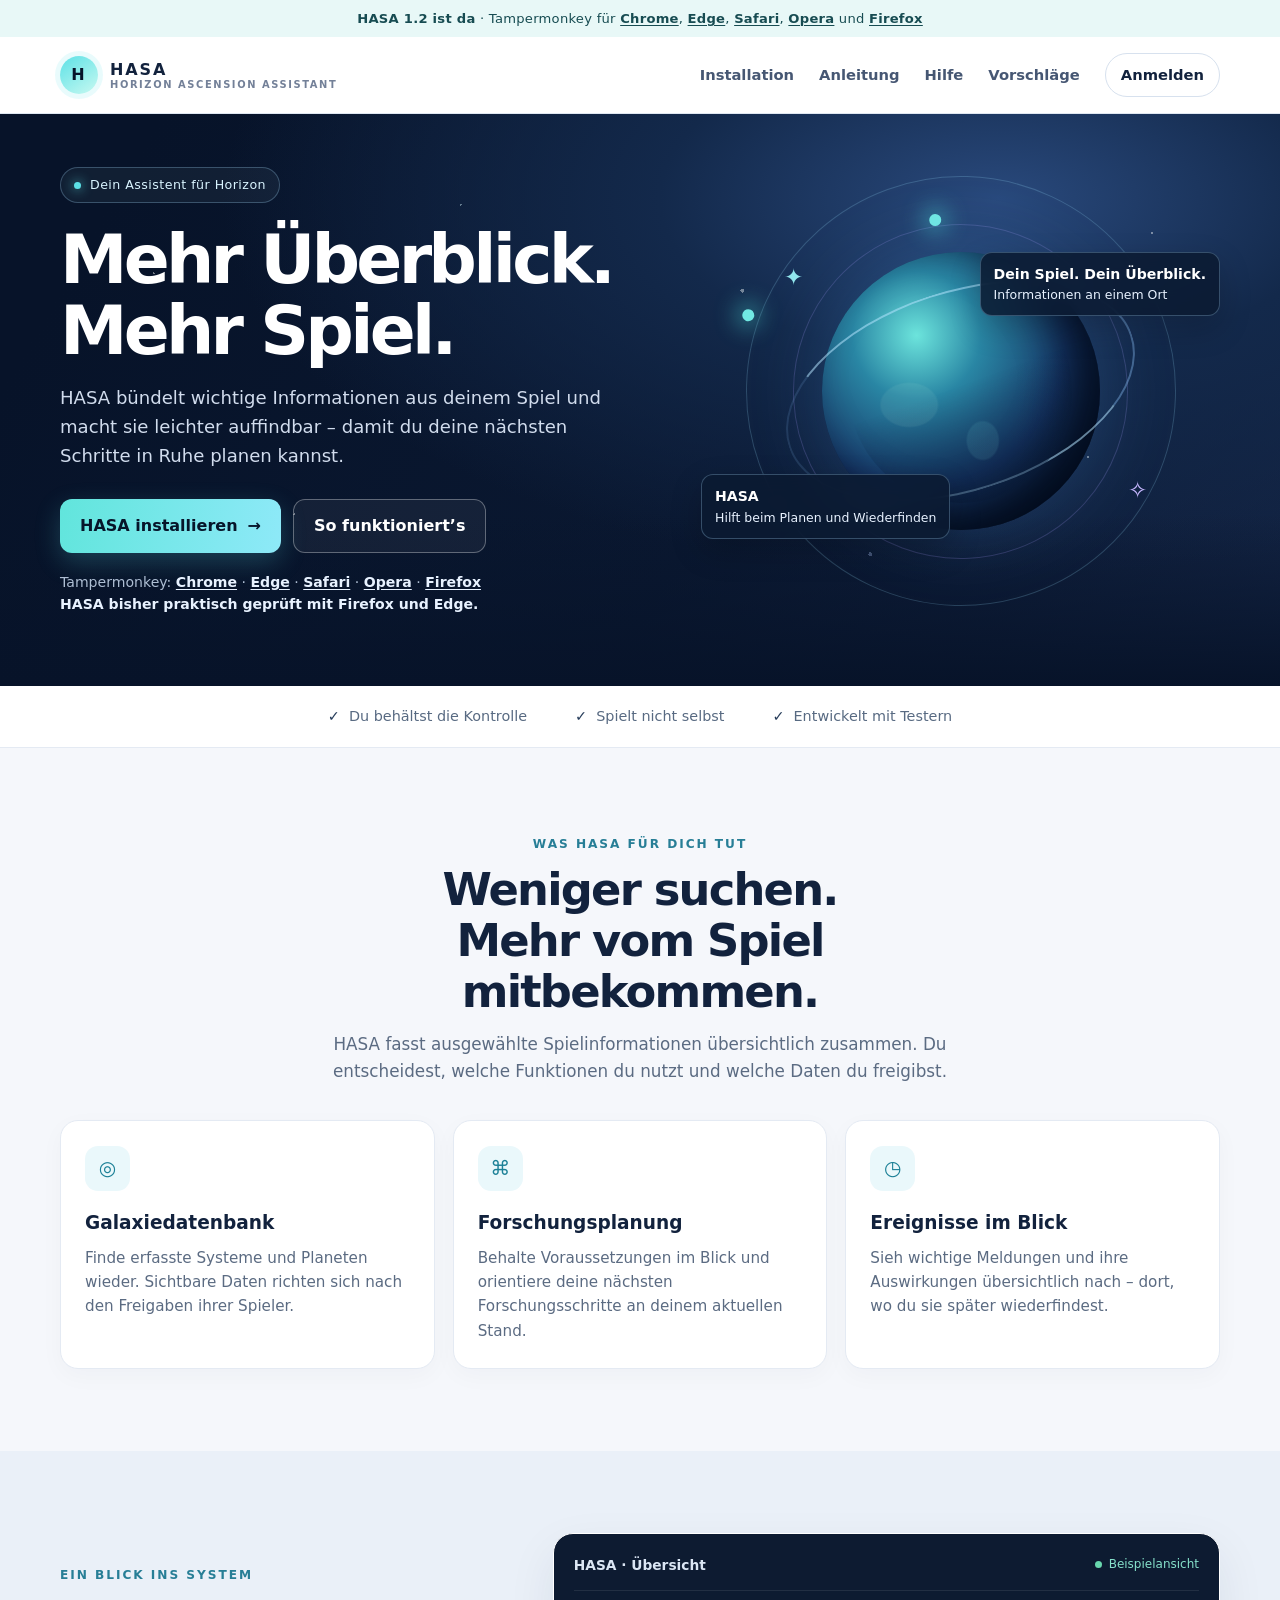
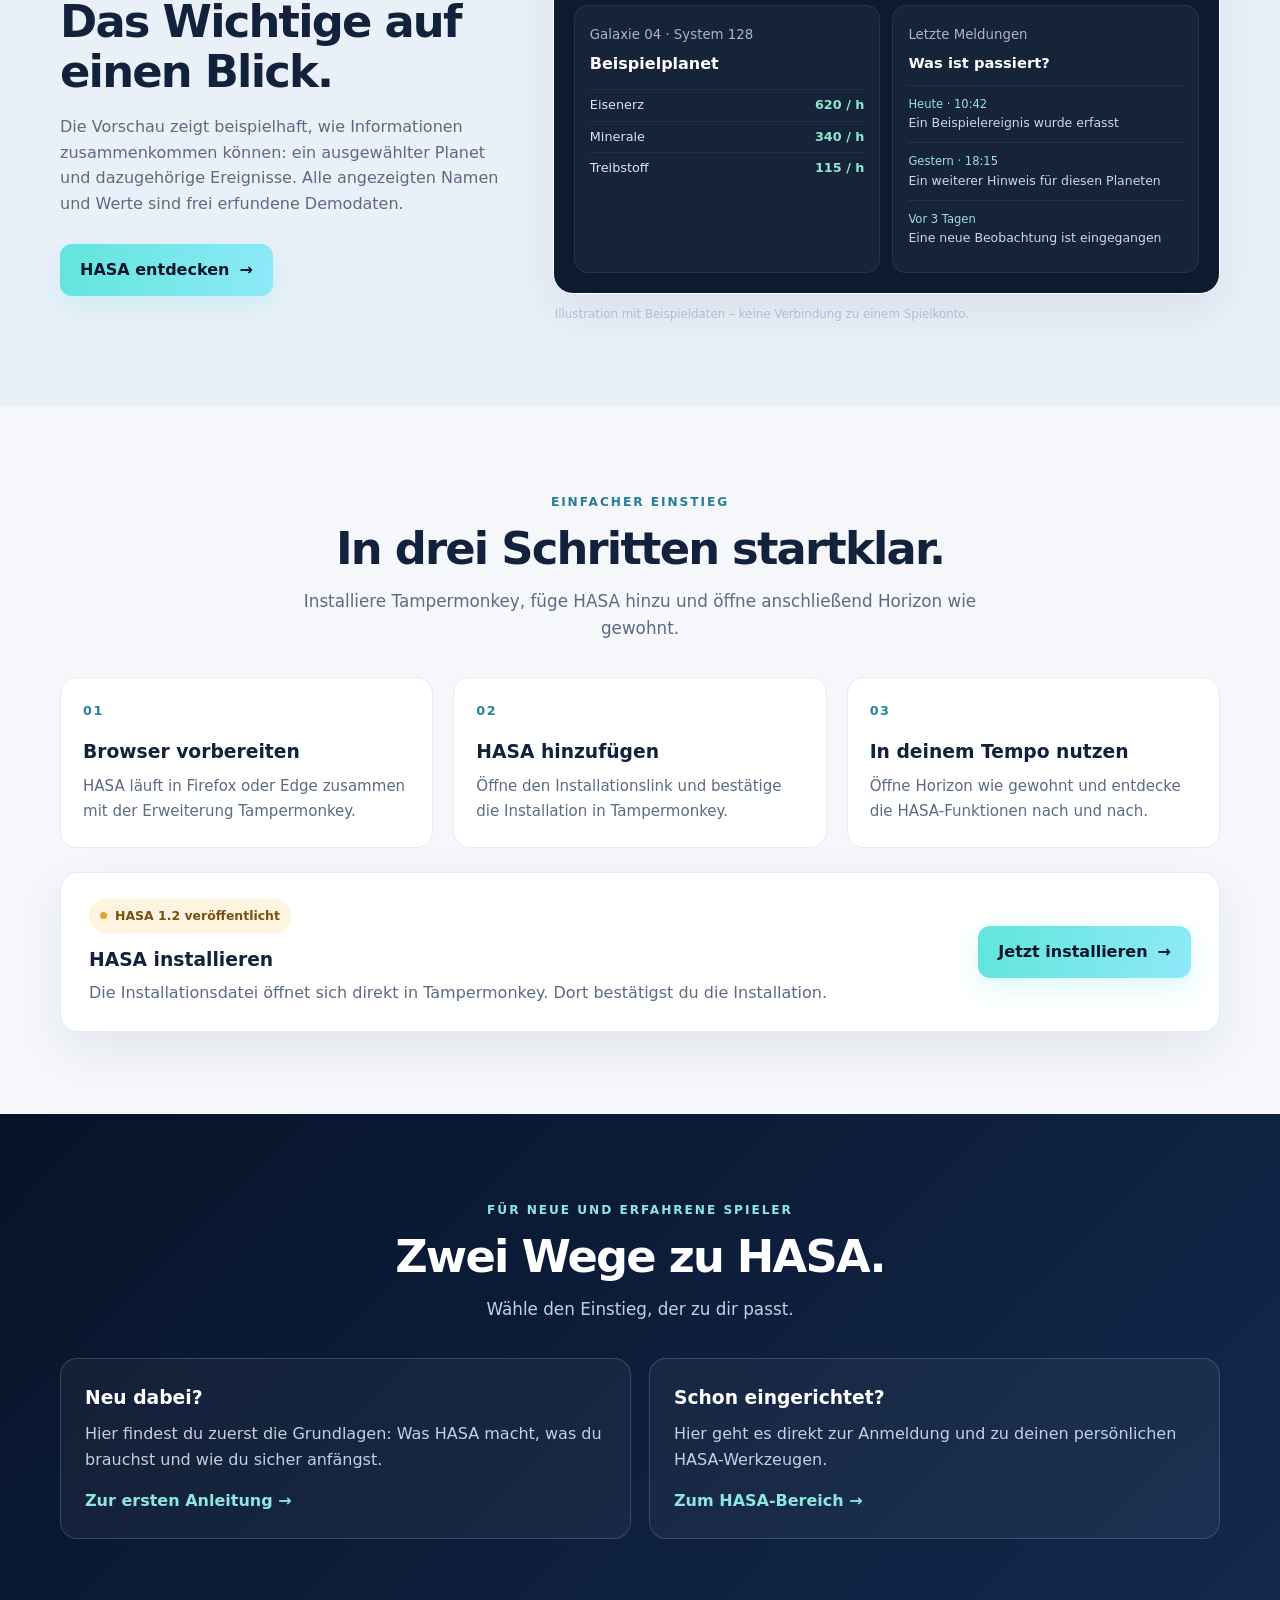
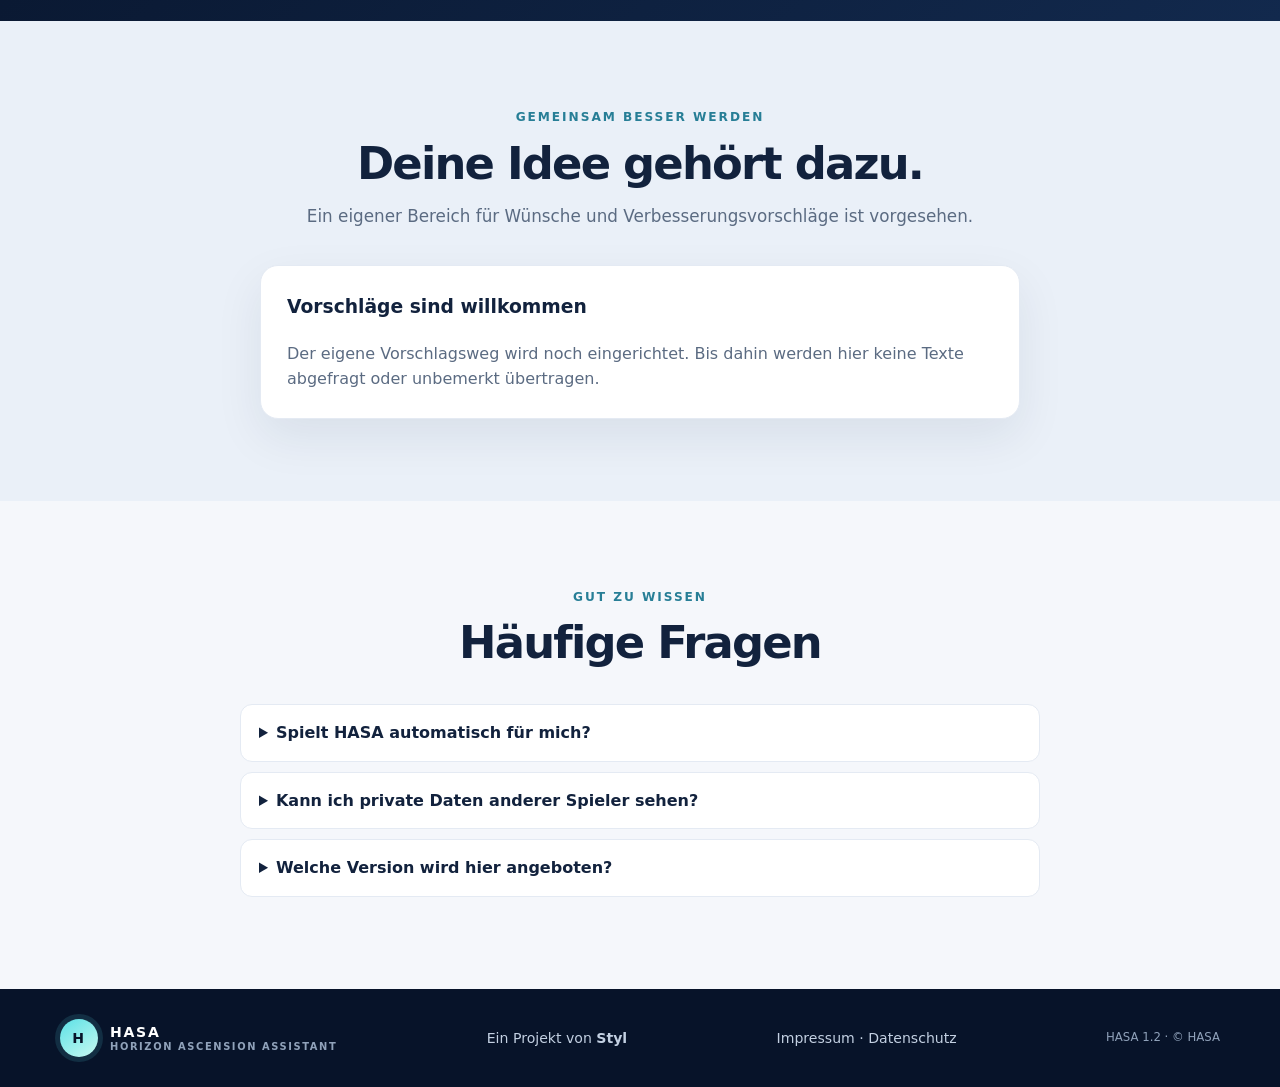
==== commit 2d2f656b: "website: link legal pages from homepage" ====
--- a/02 Website/index.html
+++ b/02 Website/index.html
@@ -126,7 +126,7 @@
       </div>
     </section>
   </main>
-  <footer class="footer"><div class="wrap footer-row"><a class="brand" href="#start"><span class="brand-mark">H</span><span>HASA<small>HORIZON ASCENSION ASSISTANT</small></span></a><span>Ein Projekt von <strong>Styl</strong></span><small>HASA 1.2 · © HASA</small></div></footer>
+  <footer class="footer"><div class="wrap footer-row"><a class="brand" href="#start"><span class="brand-mark">H</span><span>HASA<small>HORIZON ASCENSION ASSISTANT</small></span></a><span>Ein Projekt von <strong>Styl</strong></span><span class="legal-links"><a href="/impressum/">Impressum</a> · <a href="/datenschutz/">Datenschutz</a></span><small>HASA 1.2 · © HASA</small></div></footer>
   <script>
     const menuButton=document.getElementById('menuButton'),navLinks=document.getElementById('navLinks');
     menuButton.addEventListener('click',()=>{const open=navLinks.classList.toggle('open');menuButton.setAttribute('aria-expanded',String(open));});
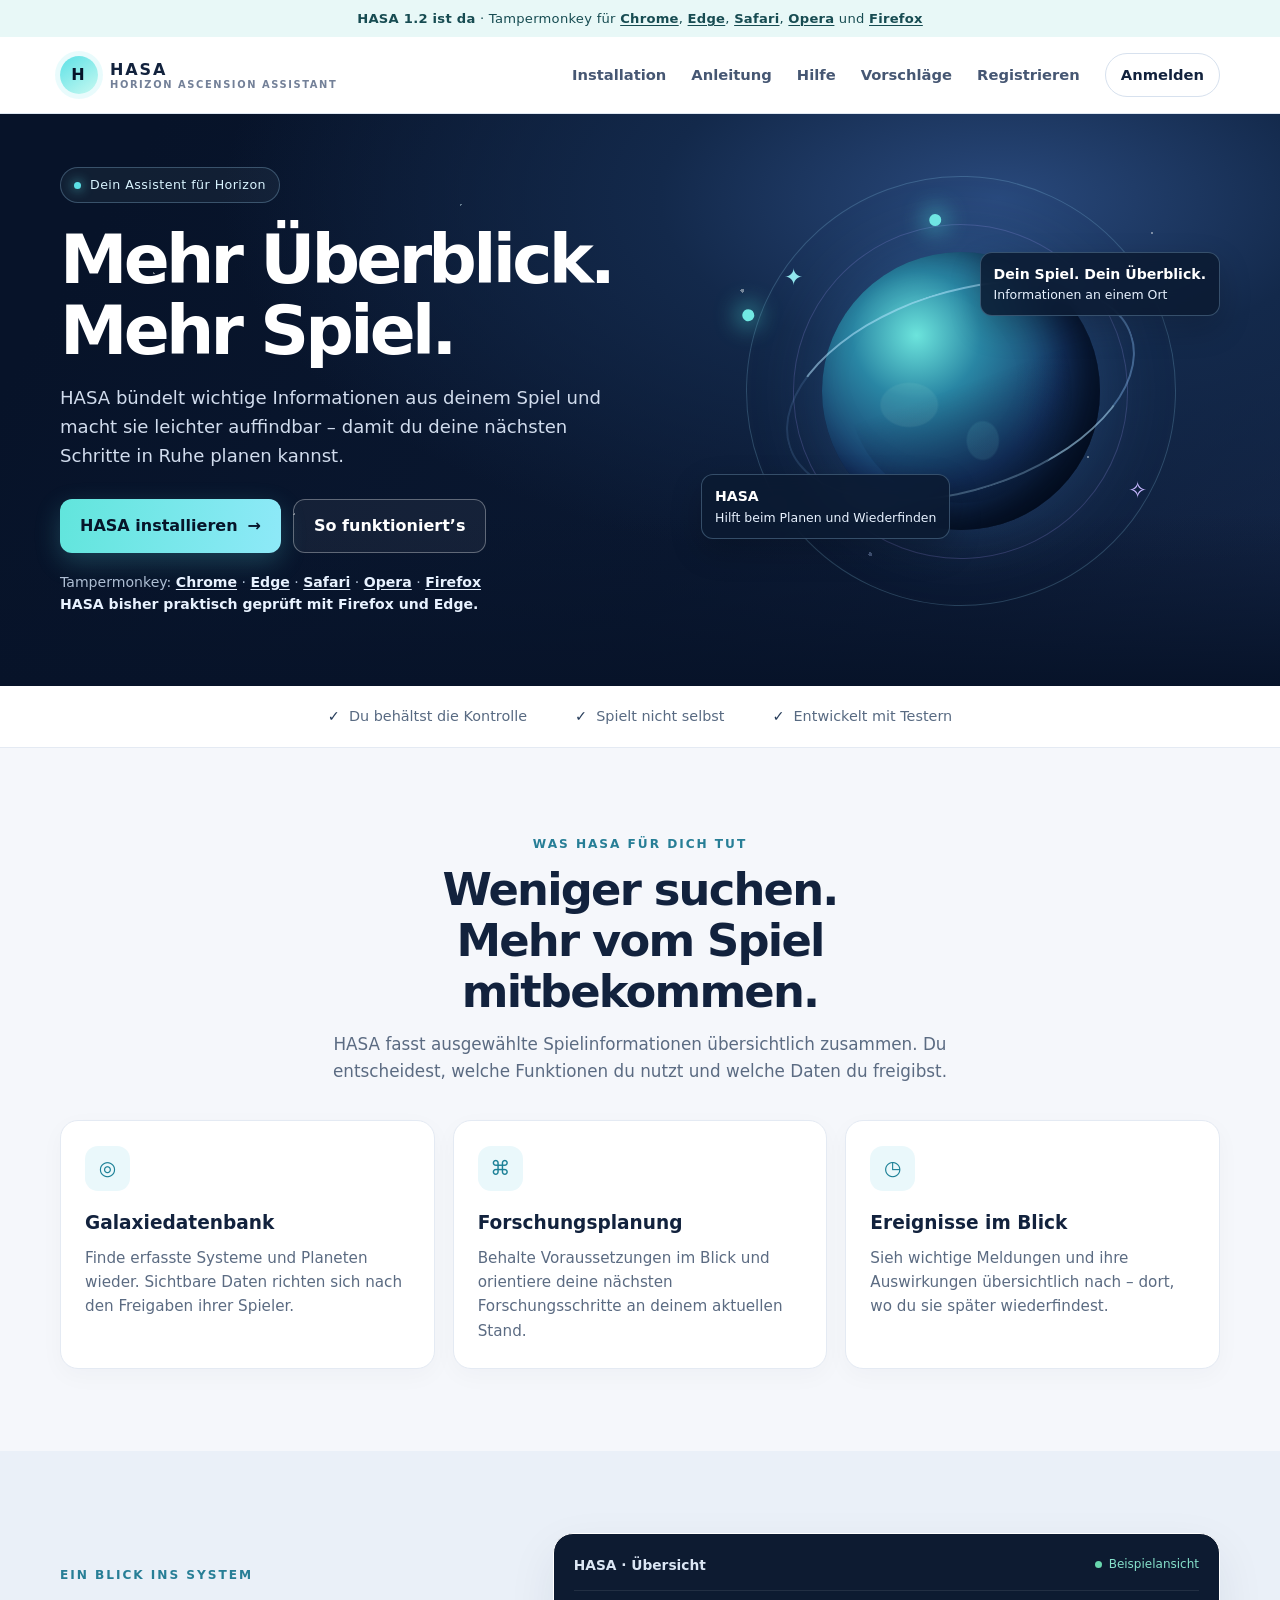
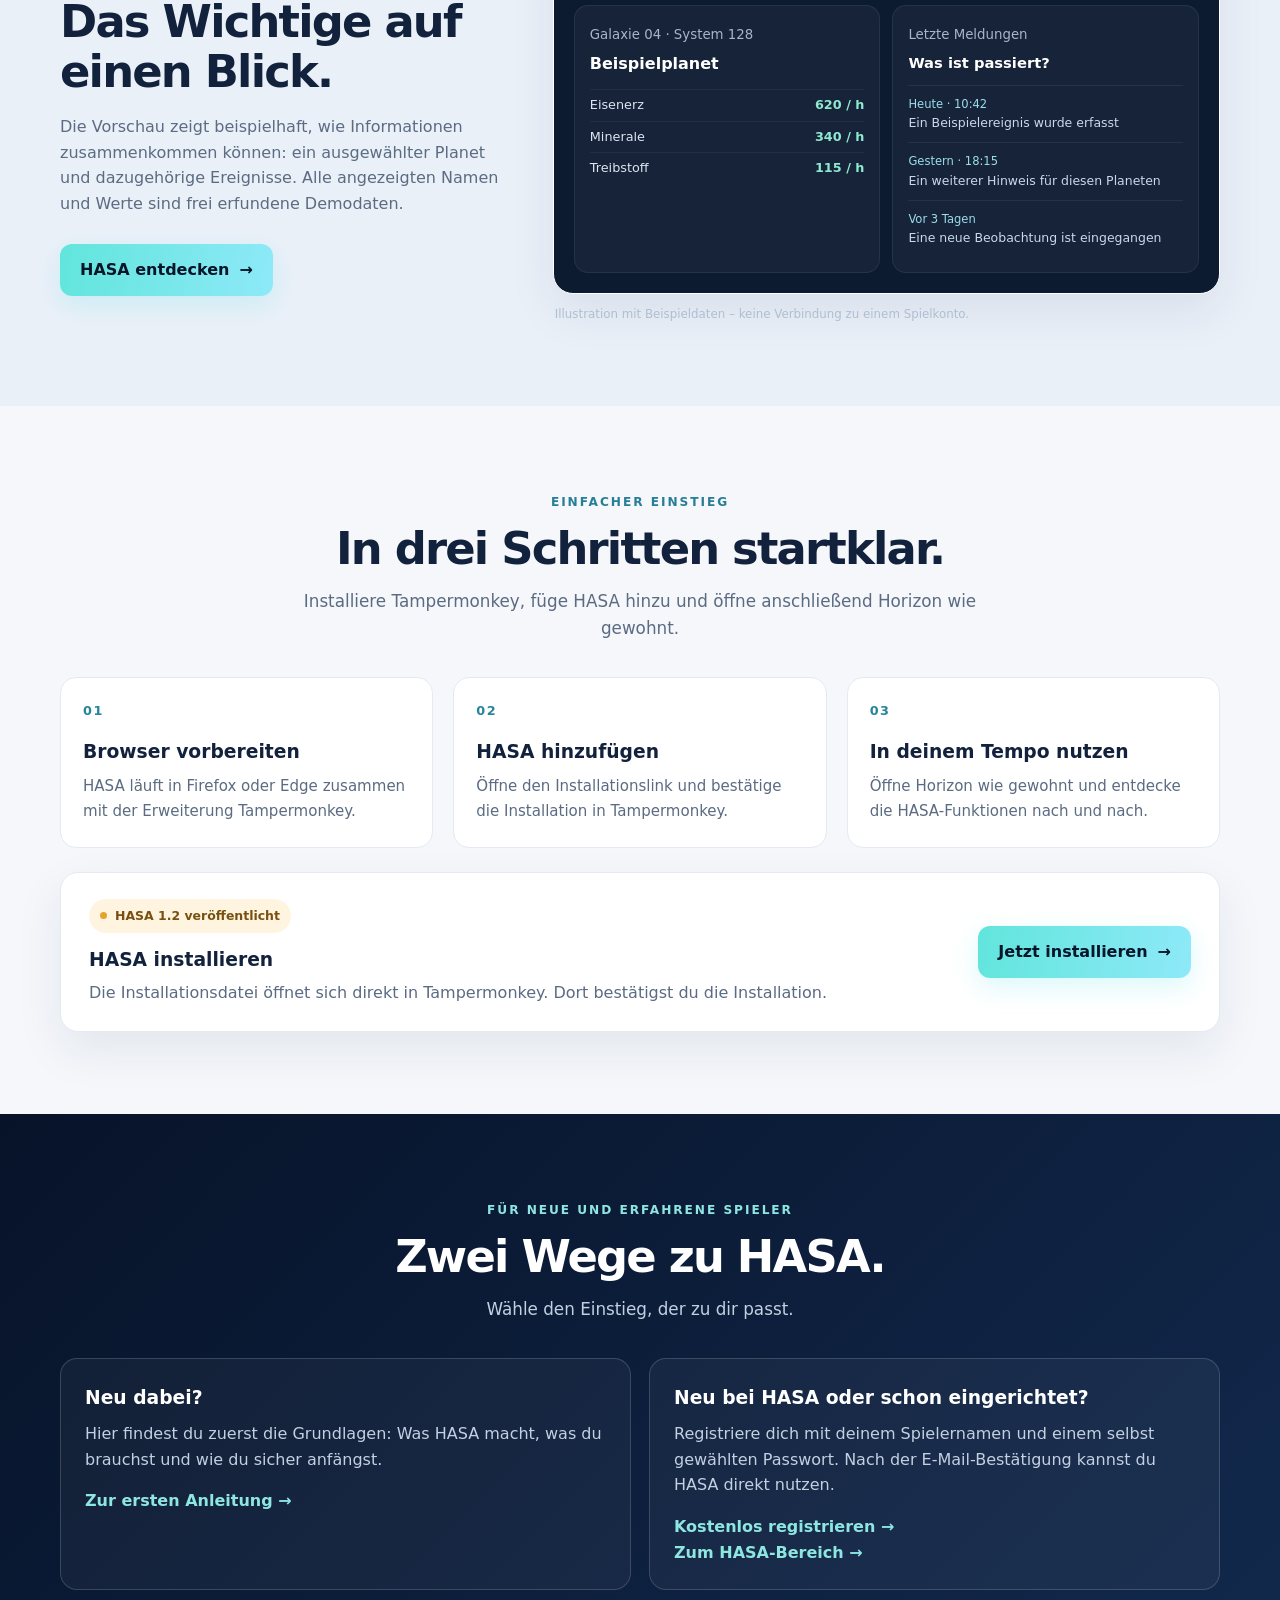
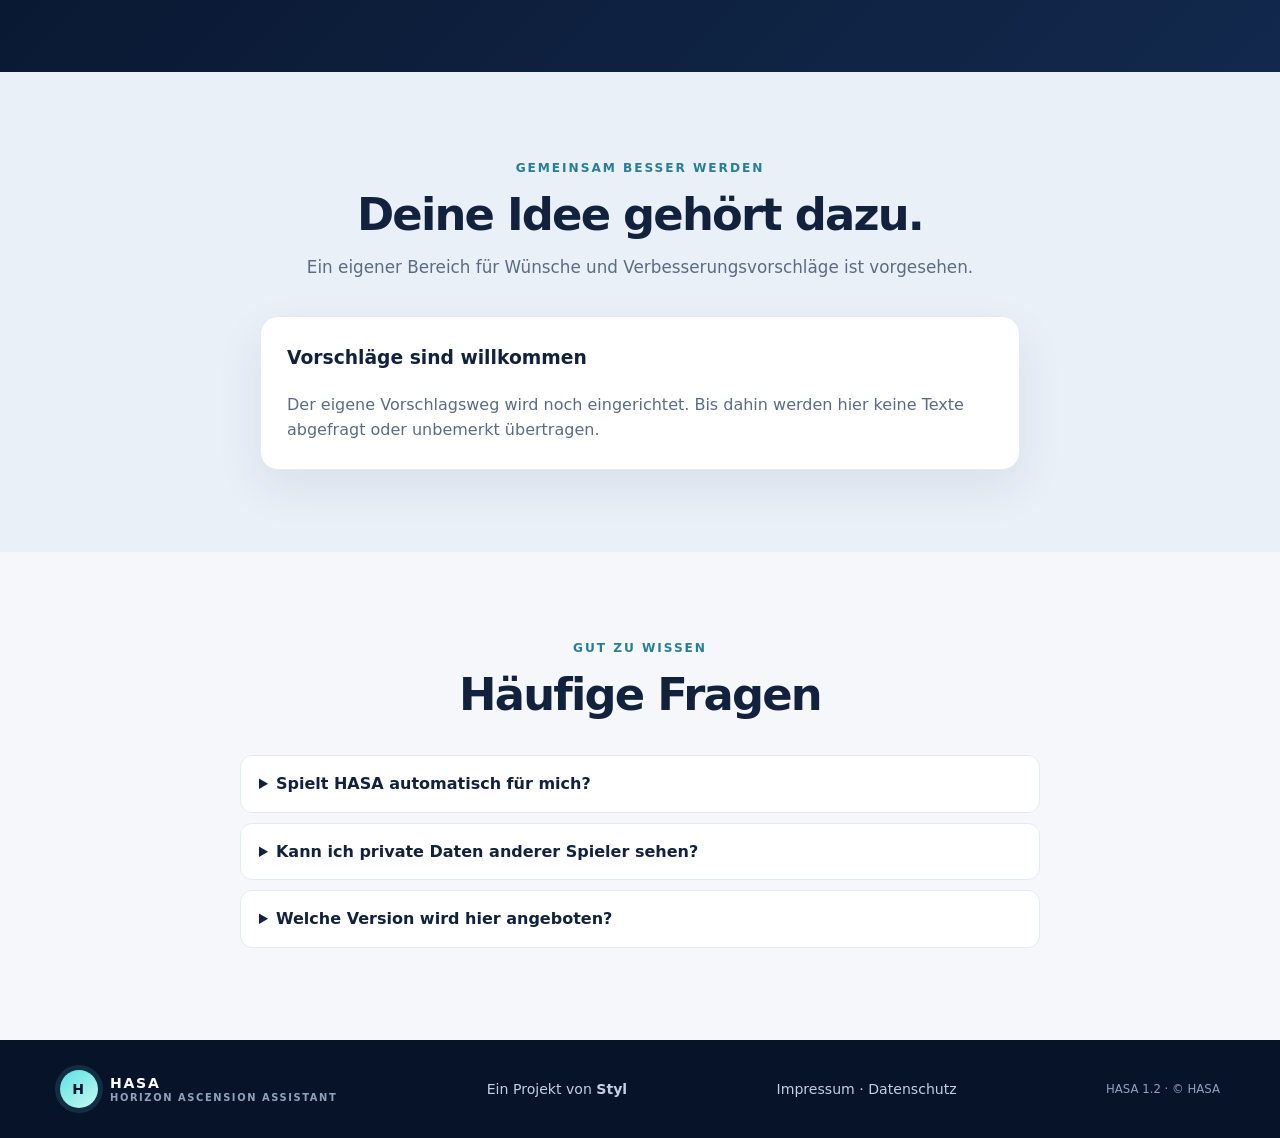
==== commit b0c2c17b: "feat: public self-registration, email confirmation and user-chosen passwords" ====
--- a/02 Website/index.html
+++ b/02 Website/index.html
@@ -39,7 +39,7 @@
       <a class="brand" href="#start" aria-label="HASA Startseite"><span class="brand-mark">H</span><span>HASA<small>HORIZON ASCENSION ASSISTANT</small></span></a>
       <button class="menu-button" id="menuButton" aria-expanded="false" aria-controls="navLinks">Menü</button>
       <nav class="nav-links" id="navLinks" aria-label="Hauptnavigation">
-        <a href="#installation">Installation</a><a href="/anleitung/">Anleitung</a><a href="/hilfe/">Hilfe</a><a href="#eigene-ideen">Vorschläge</a><a class="nav-login" href="/api/login.php">Anmelden</a>
+        <a href="#installation">Installation</a><a href="/anleitung/">Anleitung</a><a href="/hilfe/">Hilfe</a><a href="#eigene-ideen">Vorschläge</a><a href="/api/register.php">Registrieren</a><a class="nav-login" href="/api/login.php">Anmelden</a>
       </nav>
     </div>
   </header>
@@ -106,7 +106,7 @@
         <div class="section-head"><span class="kicker" style="color:#8de6e0">Für neue und erfahrene Spieler</span><h2>Zwei Wege zu HASA.</h2><p>Wähle den Einstieg, der zu dir passt.</p></div>
         <div class="audience-grid">
           <article class="audience-card"><h3>Neu dabei?</h3><p>Hier findest du zuerst die Grundlagen: Was HASA macht, was du brauchst und wie du sicher anfängst.</p><a class="text-link" href="/anleitung/">Zur ersten Anleitung →</a></article>
-          <article class="audience-card"><h3>Schon eingerichtet?</h3><p>Hier geht es direkt zur Anmeldung und zu deinen persönlichen HASA-Werkzeugen.</p><a class="text-link" href="/api/login.php">Zum HASA-Bereich →</a></article>
+          <article class="audience-card"><h3>Neu bei HASA oder schon eingerichtet?</h3><p>Registriere dich mit deinem Spielernamen und einem selbst gewählten Passwort. Nach der E-Mail-Bestätigung kannst du HASA direkt nutzen.</p><a class="text-link" href="/api/register.php">Kostenlos registrieren →</a><br><a class="text-link" href="/api/login.php">Zum HASA-Bereich →</a></article>
         </div>
       </div>
     </section>
@@ -134,3 +134,4 @@
   </script>
 </body>
 </html>
+
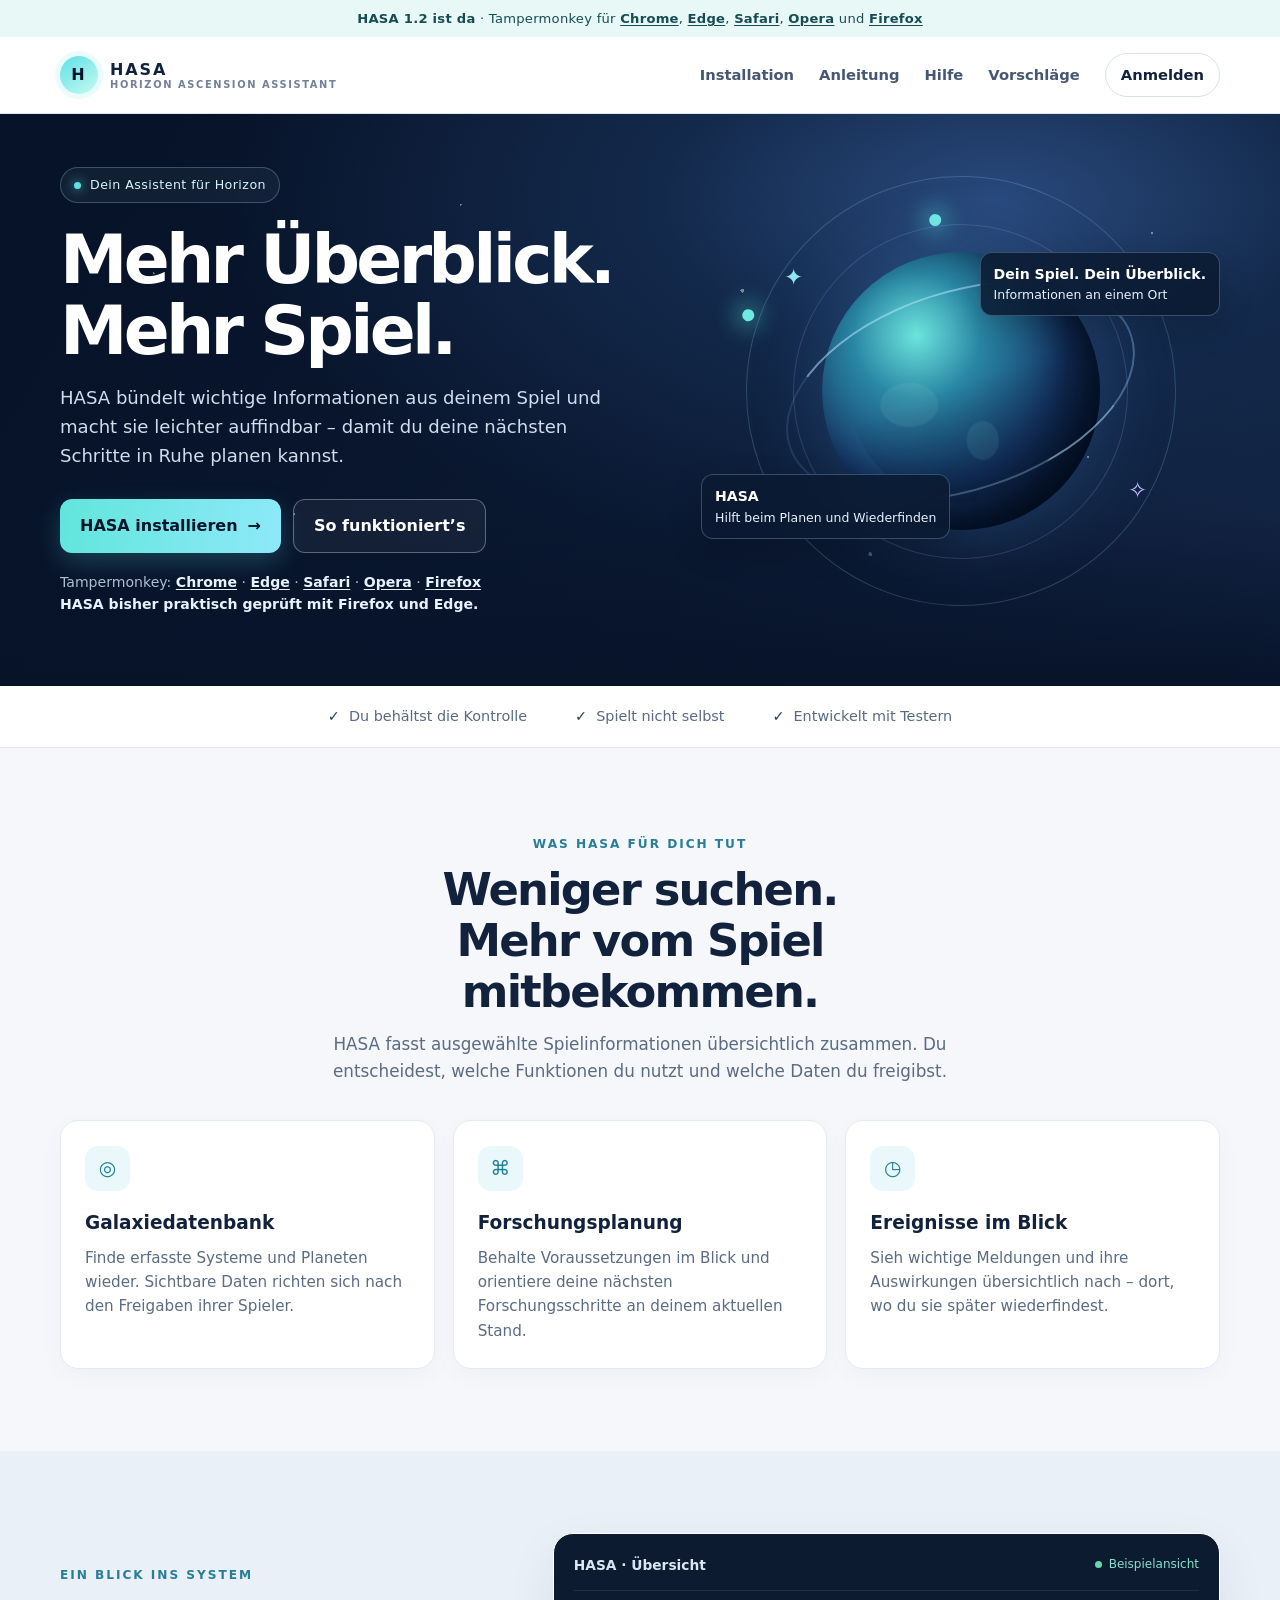
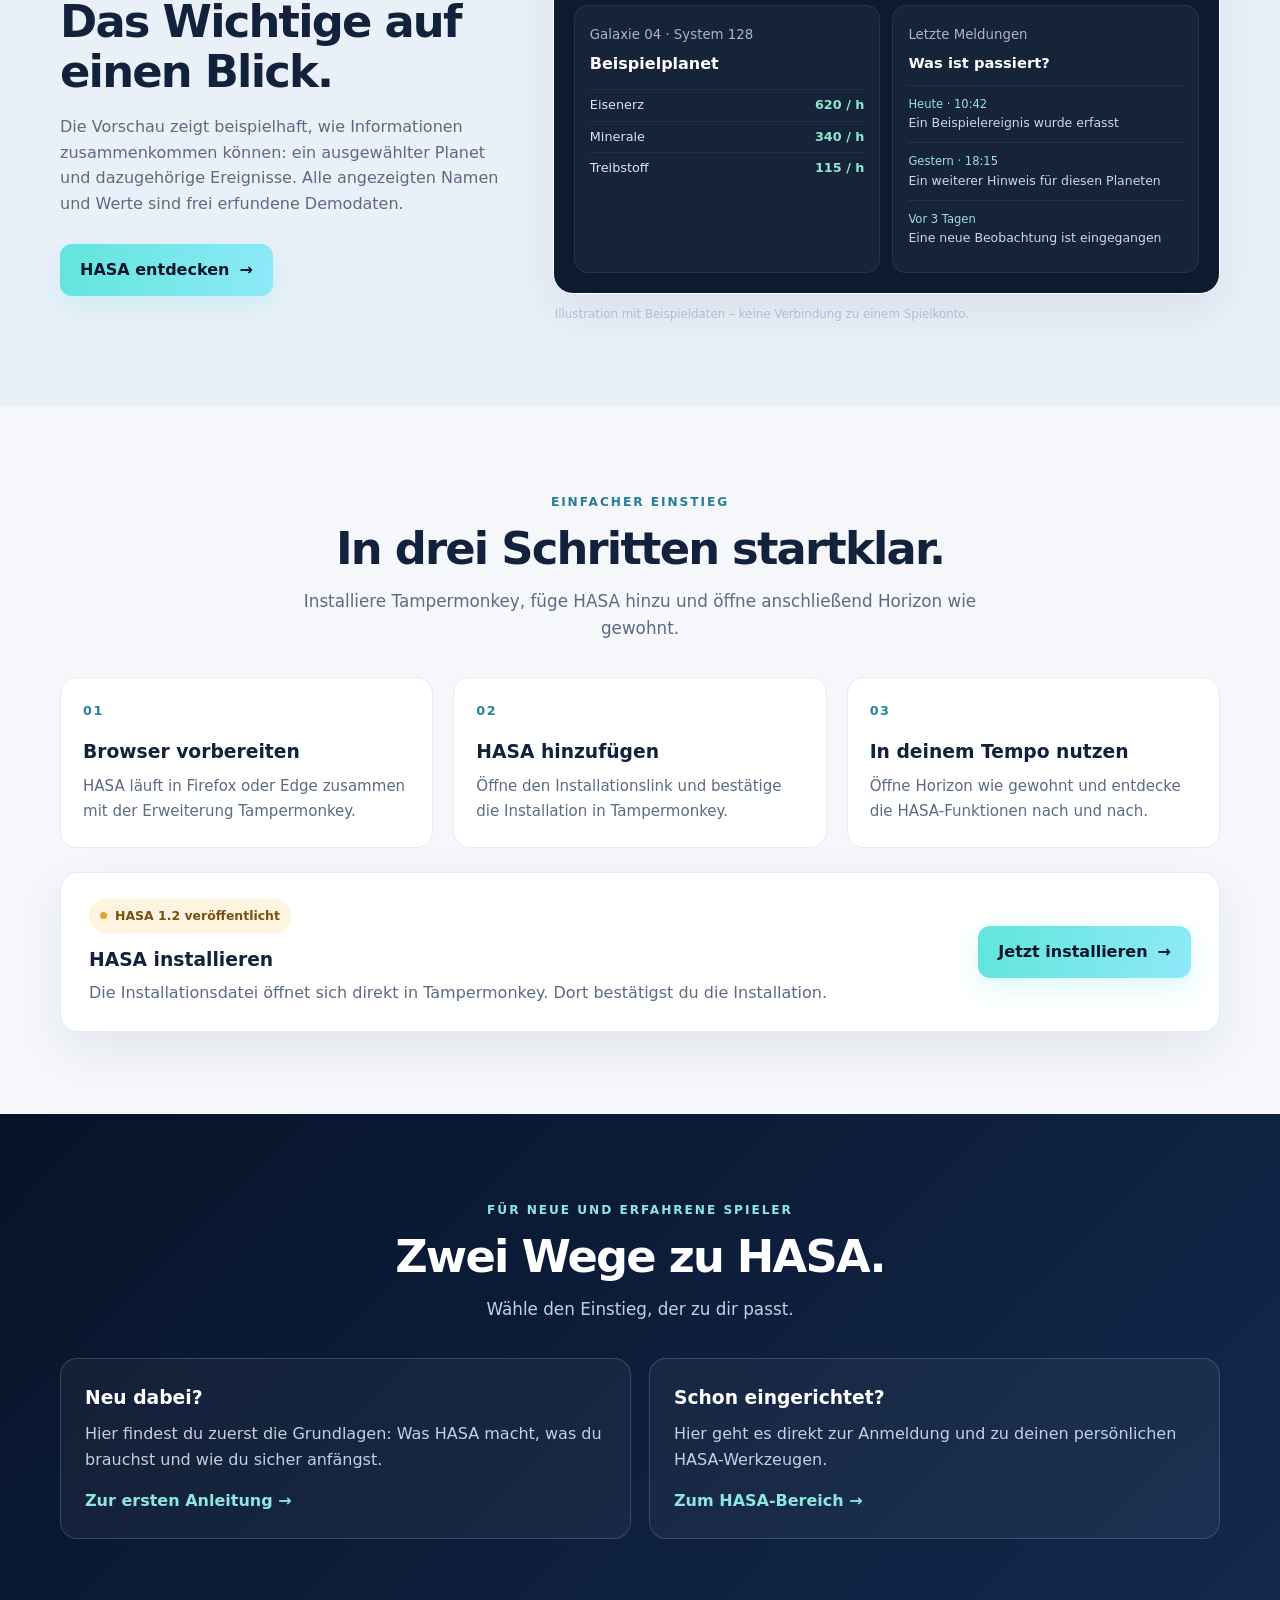
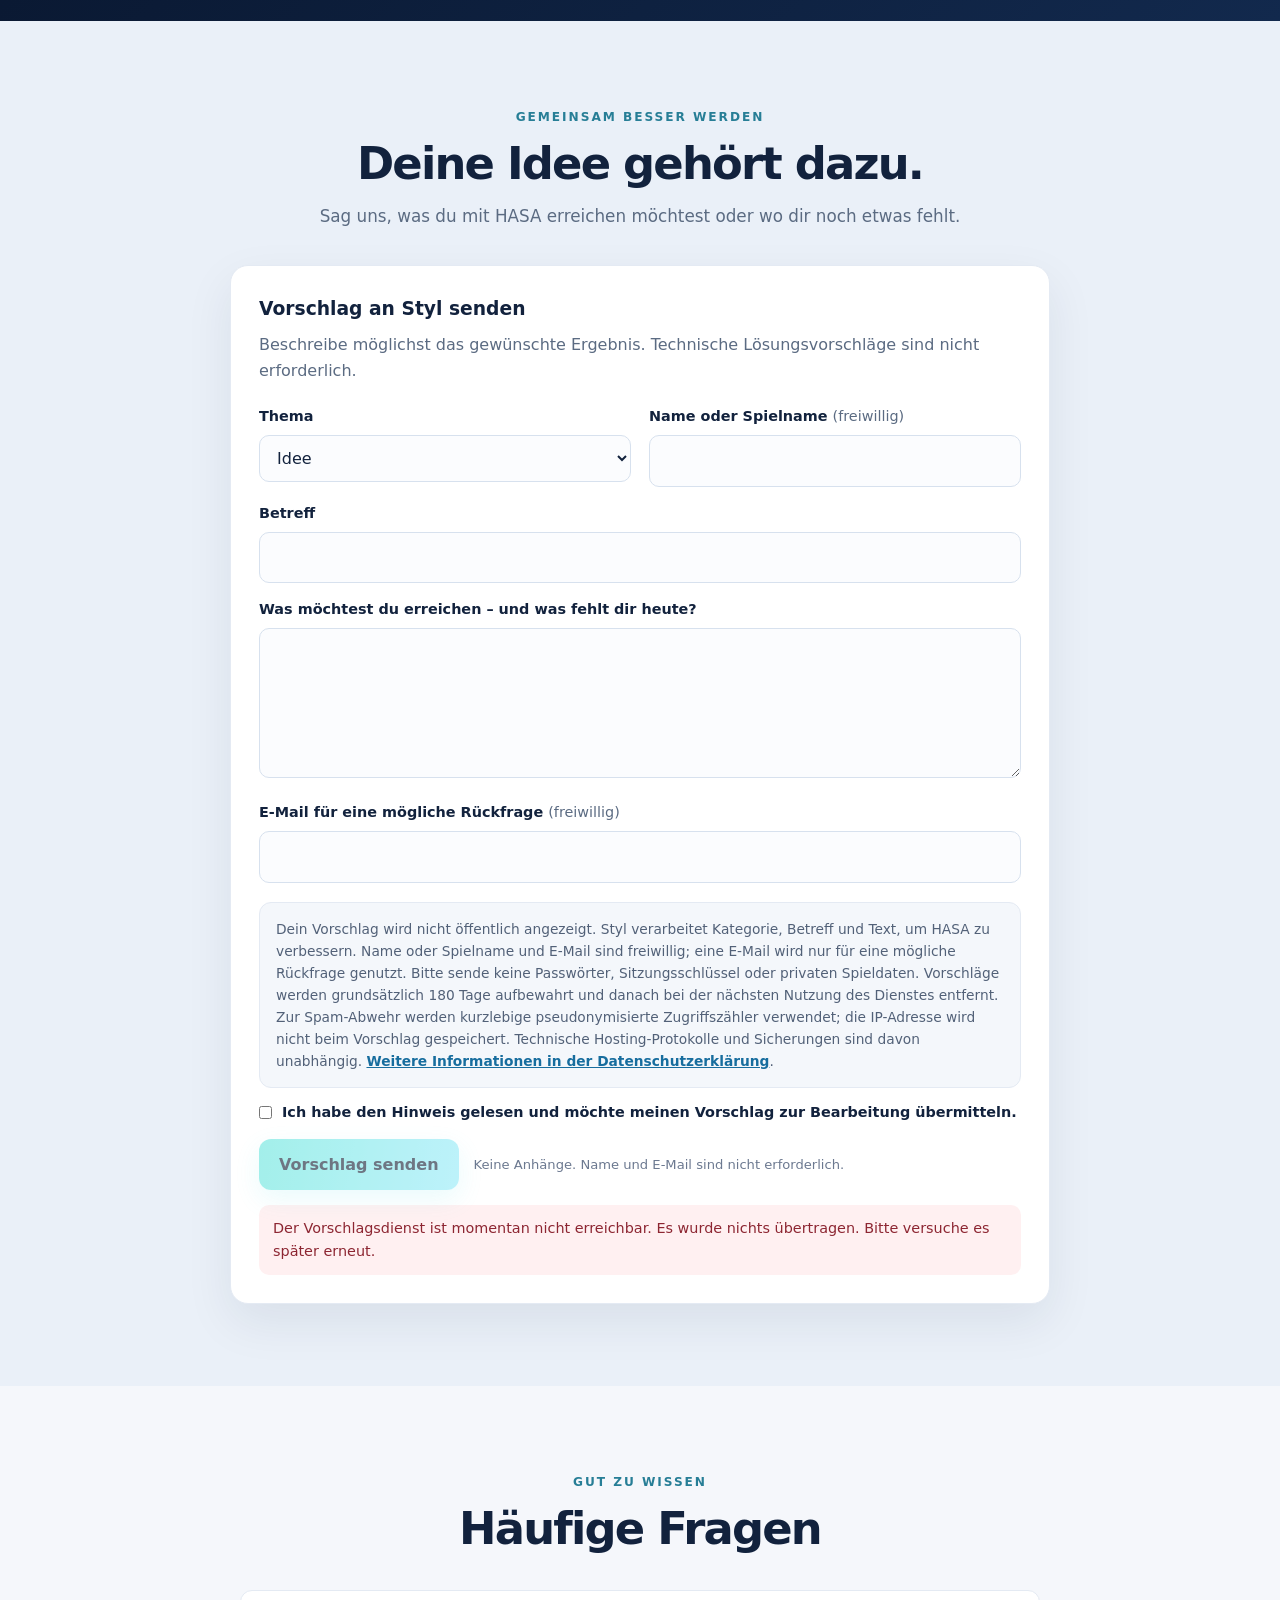
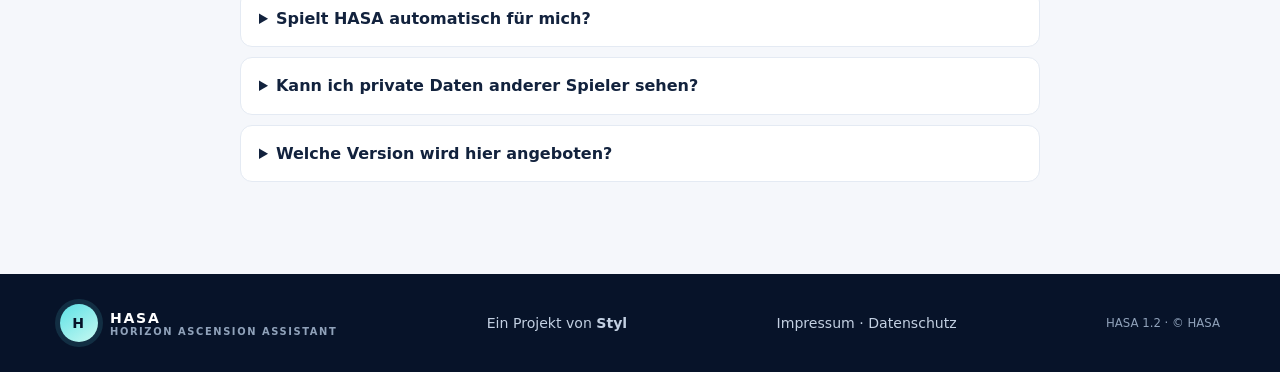
==== commit dcced327: "website: connect HASA suggestion form to tested API" ====
--- a/02 Website/index.html
+++ b/02 Website/index.html
@@ -26,9 +26,9 @@
     *{box-sizing:border-box}html{scroll-behavior:smooth;scroll-padding-top:86px}body{margin:0;background:var(--paper);color:var(--ink);font:16px/1.6 Inter,ui-sans-serif,system-ui,-apple-system,"Segoe UI",sans-serif}a{color:inherit;text-decoration:none}button{font:inherit}button:focus-visible,a:focus-visible,input:focus-visible,textarea:focus-visible{outline:3px solid #5ce1e6;outline-offset:3px}.wrap{width:min(1160px,calc(100% - 40px));margin:auto}.notice{background:#e8f8f7;color:#174c52;text-align:center;padding:8px 16px;font-size:.82rem;letter-spacing:.02em}.notice strong{font-weight:750}.notice a{font-weight:700;text-decoration:underline;text-underline-offset:2px}.site-header{position:sticky;top:0;z-index:10;background:#fff;box-shadow:0 1px 0 #dfe7f1}.nav{height:76px;display:flex;align-items:center;justify-content:space-between;gap:24px}.brand{display:flex;align-items:center;gap:12px;font-weight:850;letter-spacing:.12em}.brand-mark{width:38px;height:38px;border-radius:50%;display:grid;place-items:center;color:#071329;background:linear-gradient(145deg,var(--cyan),#c8f9f1);box-shadow:0 0 0 5px #5ce1e622}.brand small{display:block;font-size:.62rem;letter-spacing:.16em;color:#738098;font-weight:700;margin-top:-5px}.nav-links{display:flex;align-items:center;gap:25px;font-size:.92rem;font-weight:650;color:#465773}.nav-links a:hover{color:#176d9e}.nav-login{border:1px solid #d7e1ee;padding:9px 15px;border-radius:999px;color:var(--ink)}.menu-button{display:none;border:1px solid #d7e1ee;background:white;border-radius:10px;padding:8px 11px;color:var(--ink)}
     .hero{overflow:hidden;position:relative;color:white;background:radial-gradient(ellipse at 78% 15%,#29497c 0,#13294b 24%,transparent 55%),linear-gradient(120deg,#071329 10%,#0a1831 58%,#132444);min-height:535px}.hero:before,.hero:after{content:"";position:absolute;inset:0;pointer-events:none}.hero:before{opacity:.42;background-image:radial-gradient(1px 1px at 12% 28%,#fff 98%,transparent),radial-gradient(1px 1px at 36% 16%,#d8faff 98%,transparent),radial-gradient(2px 2px at 58% 31%,#fff 98%,transparent),radial-gradient(1px 1px at 90% 21%,#fff 98%,transparent),radial-gradient(1px 1px at 23% 70%,#fff 98%,transparent),radial-gradient(2px 2px at 68% 77%,#b8ceff 98%,transparent),radial-gradient(1px 1px at 85% 60%,#fff 98%,transparent)}.hero:after{background:linear-gradient(0deg,#071329 0%,transparent 30%)}.hero-grid{position:relative;z-index:1;min-height:535px;display:grid;grid-template-columns:1.07fr .93fr;align-items:center;gap:44px;padding:54px 0 70px}.eyebrow{display:inline-flex;gap:9px;align-items:center;border:1px solid #a7dcff45;background:#d9f4ff0d;border-radius:999px;padding:7px 13px;color:#d9f4ff;font-size:.79rem;letter-spacing:.035em}.eyebrow i{width:7px;height:7px;border-radius:50%;background:var(--cyan);box-shadow:0 0 12px var(--cyan)}h1{font-size:clamp(2.8rem,5.3vw,4.8rem);line-height:1.04;letter-spacing:-.055em;max-width:650px;margin:22px 0 18px}.hero p{max-width:560px;color:#d1dced;font-size:1.13rem;margin:0 0 28px}.hero-actions{display:flex;gap:12px;flex-wrap:wrap}.btn{display:inline-flex;align-items:center;justify-content:center;gap:10px;border:0;border-radius:12px;padding:13px 20px;font-weight:760;cursor:pointer;transition:transform .18s,box-shadow .18s}.btn:hover{transform:translateY(-2px)}.btn-primary{color:#06152a;background:linear-gradient(100deg,#61e5dc,#8ee9f8);box-shadow:0 9px 26px #5ce1e638}.btn-ghost{color:white;border:1px solid #ffffff52;background:#ffffff0d}.platforms{font-size:.88rem;color:#aebed3;margin-top:18px}.platforms strong,.platforms a{color:#e8f2ff;font-weight:700}.platforms a{text-decoration:underline;text-underline-offset:2px}.hero-art{position:relative;min-height:375px;display:grid;place-items:center}.orbit{position:absolute;width:min(430px,94%);aspect-ratio:1;border:1px solid #9adfff35;border-radius:50%;transform:rotate(-20deg)}.orbit:before{content:"";position:absolute;left:8%;top:15%;width:12px;height:12px;border-radius:50%;background:#71e9e3;box-shadow:0 0 22px 7px #54eee568}.orbit.two{width:min(335px,75%);transform:rotate(42deg);border-color:#b0a0ff35}.planet{width:min(278px,66vw);aspect-ratio:1;border-radius:50%;position:relative;background:radial-gradient(circle at 34% 30%,#6ce4dc 0,#2986a4 24%,#173869 56%,#08172d 78%);box-shadow:inset -28px -15px 45px #020919b8,0 0 74px #519ce63d}.planet:before{content:"";position:absolute;inset:14% -15%;border:2px solid #b6e6ff8a;border-left-color:#91c8ff25;border-right-color:#91c8ff60;border-radius:50%;transform:rotate(-18deg)}.planet:after{content:"";position:absolute;inset:10%;border-radius:50%;background:radial-gradient(ellipse at 60% 72%,#6fc7cb20 0 8%,transparent 9%),radial-gradient(ellipse at 27% 56%,#c6f4db15 0 12%,transparent 13%),linear-gradient(160deg,transparent 48%,#091a36a8 100%)}.float-label{position:absolute;background:#0b1a31db;border:1px solid #a8d8fa45;backdrop-filter:blur(12px);border-radius:12px;padding:10px 13px;color:#e8f2ff;font-size:.78rem;box-shadow:0 12px 32px #0003}.float-label b{display:block;font-size:.88rem;color:white}.label-top{top:48px;right:0}.label-bottom{bottom:40px;left:0}.spark{position:absolute;color:#91e6ed;font-size:23px}.spark.s1{top:55px;left:16%}.spark.s2{right:14%;bottom:70px;color:#c7b7ff}
     .trust{background:white;border-bottom:1px solid var(--line)}.trust-row{display:flex;justify-content:center;gap:48px;flex-wrap:wrap;padding:19px 0;color:#586a82;font-size:.9rem}.trust-row span{display:flex;align-items:center;gap:9px}.trust-row b{color:#263c5a}.check{color:#147c78;font-weight:900}.section{padding:82px 0}.section-head{max-width:680px;margin:0 auto 35px;text-align:center}.kicker{font-size:.76rem;text-transform:uppercase;letter-spacing:.16em;font-weight:800;color:#277e96}.section h2{font-size:clamp(2rem,3.5vw,3rem);line-height:1.13;letter-spacing:-.04em;margin:10px 0 14px}.section-head p{color:var(--muted);font-size:1.05rem;margin:0}.features{display:grid;grid-template-columns:repeat(3,1fr);gap:18px}.feature{background:#fff;border:1px solid var(--line);border-radius:18px;padding:25px 24px;box-shadow:0 7px 24px #10234408}.icon{width:45px;height:45px;display:grid;place-items:center;background:#eaf8fb;border-radius:13px;color:#1d8197;font-size:1.25rem}.feature h3{font-size:1.16rem;margin:17px 0 8px}.feature p{color:var(--muted);margin:0;font-size:.95rem}.preview-section{background:#eaf0f8}.preview-layout{display:grid;grid-template-columns:.8fr 1.2fr;gap:48px;align-items:center}.preview-copy p{color:var(--muted)}.preview-copy .btn{margin-top:12px}.dash{background:#0d1b31;color:white;border-radius:20px;padding:20px;box-shadow:var(--shadow);border:1px solid #fff}.dash-top{display:flex;justify-content:space-between;align-items:center;padding-bottom:14px;border-bottom:1px solid #ffffff16;color:#dbe6f4;font-size:.86rem}.live-tag{color:#86e1cb;font-size:.75rem;display:flex;align-items:center;gap:7px}.live-tag:before{content:"";width:7px;height:7px;border-radius:50%;background:#68d7ae}.dash-body{display:grid;grid-template-columns:1fr 1fr;gap:12px;padding-top:14px}.planet-card,.event-card{background:#ffffff0a;border:1px solid #ffffff12;border-radius:14px;padding:15px}.planet-card small,.event-card small{color:#a6b6cc}.planet-card h3{margin:5px 0 12px;font-size:1rem}.resource{display:flex;justify-content:space-between;color:#dce6f3;font-size:.8rem;padding:5px 0;border-top:1px solid #ffffff0d}.resource b{color:#8ee9d0}.event-card h3{font-size:.92rem;margin:5px 0 10px}.event{padding:9px 0;border-top:1px solid #ffffff12;font-size:.78rem;color:#cbd8e9}.event em{font-style:normal;color:#9bdde8;display:block;font-size:.72rem}.demo-note{margin:11px 2px 0;font-size:.74rem;color:#aebed3}
-    .steps{display:grid;grid-template-columns:repeat(3,1fr);gap:20px;counter-reset:step}.step{position:relative;padding:23px 22px 24px;background:white;border-radius:16px;border:1px solid var(--line);counter-increment:step}.step:before{content:"0" counter(step);display:block;color:#25859a;font-size:.8rem;font-weight:850;letter-spacing:.12em;margin-bottom:15px}.step h3{margin:0 0 8px}.step p{margin:0;color:var(--muted);font-size:.94rem}.audience{background:linear-gradient(135deg,#071329,#12294d);color:white}.audience .section-head p{color:#c3d0e2}.audience-grid{display:grid;grid-template-columns:1fr 1fr;gap:18px}.audience-card{border:1px solid #ffffff29;background:#ffffff0b;border-radius:17px;padding:24px}.audience-card h3{margin:0 0 8px}.audience-card p{color:#c3d0e2;margin:0 0 16px}.text-link{color:#8de6e0;font-weight:750}.install-box{display:flex;align-items:center;justify-content:space-between;gap:25px;background:#fff;border:1px solid var(--line);border-radius:18px;padding:26px 28px;box-shadow:var(--shadow)}.install-box p{margin:5px 0 0;color:var(--muted)}.status{display:inline-flex;align-items:center;gap:8px;border-radius:999px;padding:7px 11px;background:#fff4df;color:#785111;font-size:.78rem;font-weight:750}.status:before{content:"";width:7px;height:7px;background:#e3a42e;border-radius:50%}.suggest{background:#eaf0f8}.suggest-box{max-width:760px;margin:auto;background:white;border:1px solid var(--line);border-radius:18px;padding:26px;box-shadow:var(--shadow)}.suggest-box label{display:block;font-weight:700;font-size:.9rem;margin:0 0 7px}.suggest-box input,.suggest-box textarea{width:100%;padding:12px 13px;border:1px solid #d7e1ee;border-radius:10px;background:#fbfcfe;margin-bottom:15px;color:var(--ink);font:inherit}.suggest-box textarea{min-height:104px;resize:vertical}.form-note{font-size:.82rem;color:#6c7990;margin:10px 0 0}.form-result{display:none;padding:11px 13px;border-radius:10px;background:#e9f8f5;color:#155b4a;margin-top:13px;font-size:.9rem}.faq{max-width:800px;margin:0 auto}.faq details{background:white;border:1px solid var(--line);border-radius:12px;padding:15px 18px;margin:10px 0}.faq summary{cursor:pointer;font-weight:720}.faq details p{color:var(--muted);margin:10px 0 0}.footer{background:#071329;color:#c3d0e2;padding:30px 0}.footer-row{display:flex;justify-content:space-between;align-items:center;gap:20px;flex-wrap:wrap;font-size:.88rem}.footer .brand{color:white}.footer small{color:#90a2ba}.modal{display:none;position:fixed;inset:0;z-index:30;background:#061126bb;backdrop-filter:blur(6px);place-items:center;padding:20px}.modal.open{display:grid}.modal-card{max-width:440px;background:white;border-radius:18px;padding:26px;box-shadow:0 28px 90px #0005}.modal-card h2{margin:0 0 8px;font-size:1.35rem}.modal-card p{color:var(--muted)}.close{float:right;border:0;background:#eef2f7;border-radius:50%;width:34px;height:34px;cursor:pointer;font-size:1.1rem}
+    .steps{display:grid;grid-template-columns:repeat(3,1fr);gap:20px;counter-reset:step}.step{position:relative;padding:23px 22px 24px;background:white;border-radius:16px;border:1px solid var(--line);counter-increment:step}.step:before{content:"0" counter(step);display:block;color:#25859a;font-size:.8rem;font-weight:850;letter-spacing:.12em;margin-bottom:15px}.step h3{margin:0 0 8px}.step p{margin:0;color:var(--muted);font-size:.94rem}.audience{background:linear-gradient(135deg,#071329,#12294d);color:white}.audience .section-head p{color:#c3d0e2}.audience-grid{display:grid;grid-template-columns:1fr 1fr;gap:18px}.audience-card{border:1px solid #ffffff29;background:#ffffff0b;border-radius:17px;padding:24px}.audience-card h3{margin:0 0 8px}.audience-card p{color:#c3d0e2;margin:0 0 16px}.text-link{color:#8de6e0;font-weight:750}.install-box{display:flex;align-items:center;justify-content:space-between;gap:25px;background:#fff;border:1px solid var(--line);border-radius:18px;padding:26px 28px;box-shadow:var(--shadow)}.install-box p{margin:5px 0 0;color:var(--muted)}.status{display:inline-flex;align-items:center;gap:8px;border-radius:999px;padding:7px 11px;background:#fff4df;color:#785111;font-size:.78rem;font-weight:750}.status:before{content:"";width:7px;height:7px;background:#e3a42e;border-radius:50%}.suggest{background:#eaf0f8}.suggest-box{max-width:820px;margin:auto;background:white;border:1px solid var(--line);border-radius:18px;padding:28px;box-shadow:var(--shadow)}.suggest-box h3{margin:0 0 8px}.suggest-intro{color:var(--muted);margin:0 0 22px}.form-grid{display:grid;grid-template-columns:1fr 1fr;gap:0 18px}.form-field{min-width:0}.form-field.full{grid-column:1/-1}.suggest-box label{display:block;font-weight:700;font-size:.9rem;margin:0 0 7px}.optional{font-weight:500;color:var(--muted)}.suggest-box input,.suggest-box select,.suggest-box textarea{width:100%;padding:12px 13px;border:1px solid #d7e1ee;border-radius:10px;background:#fbfcfe;margin:0 0 15px;color:var(--ink);font:inherit}.suggest-box textarea{min-height:150px;resize:vertical}.suggest-box input[aria-invalid="true"],.suggest-box select[aria-invalid="true"],.suggest-box textarea[aria-invalid="true"]{border-color:#b23a48;background:#fff8f8}.privacy-note{background:#f4f7fb;border:1px solid var(--line);border-radius:12px;padding:15px 16px;color:#526178;font-size:.86rem;margin:4px 0 14px}.privacy-note p{margin:0}.privacy-note a{color:#176d9e;font-weight:750;text-decoration:underline}.consent{display:grid!important;grid-template-columns:auto 1fr;gap:10px;align-items:start;font-weight:600!important;line-height:1.45;margin:0 0 16px!important}.consent input{width:auto;margin:4px 0 0}.form-actions{display:flex;align-items:center;gap:15px;flex-wrap:wrap}.form-actions .btn:disabled{cursor:not-allowed;opacity:.58;transform:none}.form-note{font-size:.82rem;color:#6c7990;margin:0}.form-result{display:none;padding:12px 14px;border-radius:10px;margin-top:15px;font-size:.9rem}.form-result.show{display:block}.form-result.info{background:#eef5ff;color:#244d79}.form-result.success{background:#e9f8f5;color:#155b4a}.form-result.error{background:#fff0f1;color:#8d2632}.form-honeypot{position:absolute!important;left:-10000px!important;width:1px!important;height:1px!important;overflow:hidden!important}.faq{max-width:800px;margin:0 auto}.faq details{background:white;border:1px solid var(--line);border-radius:12px;padding:15px 18px;margin:10px 0}.faq summary{cursor:pointer;font-weight:720}.faq details p{color:var(--muted);margin:10px 0 0}.footer{background:#071329;color:#c3d0e2;padding:30px 0}.footer-row{display:flex;justify-content:space-between;align-items:center;gap:20px;flex-wrap:wrap;font-size:.88rem}.footer .brand{color:white}.footer small{color:#90a2ba}.modal{display:none;position:fixed;inset:0;z-index:30;background:#061126bb;backdrop-filter:blur(6px);place-items:center;padding:20px}.modal.open{display:grid}.modal-card{max-width:440px;background:white;border-radius:18px;padding:26px;box-shadow:0 28px 90px #0005}.modal-card h2{margin:0 0 8px;font-size:1.35rem}.modal-card p{color:var(--muted)}.close{float:right;border:0;background:#eef2f7;border-radius:50%;width:34px;height:34px;cursor:pointer;font-size:1.1rem}
     @media(max-width:850px){.hero-grid{grid-template-columns:1fr .8fr;gap:10px}.hero-art{min-height:310px}.nav-links{gap:14px;font-size:.84rem}.preview-layout{grid-template-columns:1fr;gap:28px}.preview-copy{max-width:680px}.features{gap:12px}}
-    @media(max-width:680px){.wrap{width:min(100% - 30px,560px)}.nav{height:66px}.menu-button{display:block}.nav-links{display:none;position:absolute;top:66px;left:0;right:0;background:white;padding:12px 20px 18px;box-shadow:0 12px 20px #07132918;flex-direction:column;align-items:stretch;gap:0}.nav-links.open{display:flex}.nav-links a{padding:11px 5px;border-bottom:1px solid #edf0f5}.nav-login{border:0;padding:11px 5px}.hero,.hero-grid{min-height:unset}.hero-grid{grid-template-columns:1fr;padding:53px 0 40px}.hero-copy{position:relative;z-index:2}.hero-art{min-height:275px;margin-top:-8px}.planet{width:205px}.orbit{width:315px}.orbit.two{width:255px}.label-top{top:26px;right:2px}.label-bottom{bottom:25px;left:0}.hero p{font-size:1rem}.section{padding:62px 0}.features,.steps{grid-template-columns:1fr}.features{gap:12px}.feature{padding:21px}.dash-body{grid-template-columns:1fr}.audience-grid{grid-template-columns:1fr}.install-box{align-items:flex-start;flex-direction:column;padding:22px}.trust-row{gap:12px 24px}.section-head{text-align:left;margin-left:0}.footer-row{align-items:flex-start;flex-direction:column}}
+    @media(max-width:680px){.form-grid{grid-template-columns:1fr}.form-field.full{grid-column:auto}.suggest-box{padding:22px}.wrap{width:min(100% - 30px,560px)}.nav{height:66px}.menu-button{display:block}.nav-links{display:none;position:absolute;top:66px;left:0;right:0;background:white;padding:12px 20px 18px;box-shadow:0 12px 20px #07132918;flex-direction:column;align-items:stretch;gap:0}.nav-links.open{display:flex}.nav-links a{padding:11px 5px;border-bottom:1px solid #edf0f5}.nav-login{border:0;padding:11px 5px}.hero,.hero-grid{min-height:unset}.hero-grid{grid-template-columns:1fr;padding:53px 0 40px}.hero-copy{position:relative;z-index:2}.hero-art{min-height:275px;margin-top:-8px}.planet{width:205px}.orbit{width:315px}.orbit.two{width:255px}.label-top{top:26px;right:2px}.label-bottom{bottom:25px;left:0}.hero p{font-size:1rem}.section{padding:62px 0}.features,.steps{grid-template-columns:1fr}.features{gap:12px}.feature{padding:21px}.dash-body{grid-template-columns:1fr}.audience-grid{grid-template-columns:1fr}.install-box{align-items:flex-start;flex-direction:column;padding:22px}.trust-row{gap:12px 24px}.section-head{text-align:left;margin-left:0}.footer-row{align-items:flex-start;flex-direction:column}}
     @media(prefers-reduced-motion:reduce){html{scroll-behavior:auto}*,*:before,*:after{transition:none!important}}
   </style>
 </head>
@@ -39,7 +39,7 @@
       <a class="brand" href="#start" aria-label="HASA Startseite"><span class="brand-mark">H</span><span>HASA<small>HORIZON ASCENSION ASSISTANT</small></span></a>
       <button class="menu-button" id="menuButton" aria-expanded="false" aria-controls="navLinks">Menü</button>
       <nav class="nav-links" id="navLinks" aria-label="Hauptnavigation">
-        <a href="#installation">Installation</a><a href="/anleitung/">Anleitung</a><a href="/hilfe/">Hilfe</a><a href="#eigene-ideen">Vorschläge</a><a href="/api/register.php">Registrieren</a><a class="nav-login" href="/api/login.php">Anmelden</a>
+        <a href="#installation">Installation</a><a href="/anleitung/">Anleitung</a><a href="/hilfe/">Hilfe</a><a href="#eigene-ideen">Vorschläge</a><a class="nav-login" href="/api/login.php">Anmelden</a>
       </nav>
     </div>
   </header>
@@ -106,14 +106,52 @@
         <div class="section-head"><span class="kicker" style="color:#8de6e0">Für neue und erfahrene Spieler</span><h2>Zwei Wege zu HASA.</h2><p>Wähle den Einstieg, der zu dir passt.</p></div>
         <div class="audience-grid">
           <article class="audience-card"><h3>Neu dabei?</h3><p>Hier findest du zuerst die Grundlagen: Was HASA macht, was du brauchst und wie du sicher anfängst.</p><a class="text-link" href="/anleitung/">Zur ersten Anleitung →</a></article>
-          <article class="audience-card"><h3>Neu bei HASA oder schon eingerichtet?</h3><p>Registriere dich mit deinem Spielernamen und einem selbst gewählten Passwort. Nach der E-Mail-Bestätigung kannst du HASA direkt nutzen.</p><a class="text-link" href="/api/register.php">Kostenlos registrieren →</a><br><a class="text-link" href="/api/login.php">Zum HASA-Bereich →</a></article>
+          <article class="audience-card"><h3>Schon eingerichtet?</h3><p>Hier geht es direkt zur Anmeldung und zu deinen persönlichen HASA-Werkzeugen.</p><a class="text-link" href="/api/login.php">Zum HASA-Bereich →</a></article>
         </div>
       </div>
     </section>
     <section class="section suggest" id="eigene-ideen">
       <div class="wrap">
-        <div class="section-head"><span class="kicker">Gemeinsam besser werden</span><h2>Deine Idee gehört dazu.</h2><p>Ein eigener Bereich für Wünsche und Verbesserungsvorschläge ist vorgesehen.</p></div>
-        <div class="suggest-box"><h3 style="margin-top:0">Vorschläge sind willkommen</h3><p style="color:var(--muted);margin-bottom:0">Der eigene Vorschlagsweg wird noch eingerichtet. Bis dahin werden hier keine Texte abgefragt oder unbemerkt übertragen.</p></div>
+        <div class="section-head"><span class="kicker">Gemeinsam besser werden</span><h2>Deine Idee gehört dazu.</h2><p>Sag uns, was du mit HASA erreichen möchtest oder wo dir noch etwas fehlt.</p></div>
+        <form class="suggest-box" id="suggestionForm" novalidate>
+          <h3>Vorschlag an Styl senden</h3>
+          <p class="suggest-intro">Beschreibe möglichst das gewünschte Ergebnis. Technische Lösungsvorschläge sind nicht erforderlich.</p>
+          <div class="form-grid">
+            <div class="form-field">
+              <label for="suggestionCategory">Thema</label>
+              <select id="suggestionCategory" name="category" required>
+                <option value="idee">Idee</option>
+                <option value="verbesserung">Verbesserung</option>
+                <option value="fehler">Fehler</option>
+                <option value="sonstiges">Sonstiges</option>
+              </select>
+            </div>
+            <div class="form-field">
+              <label for="suggestionName">Name oder Spielname <span class="optional">(freiwillig)</span></label>
+              <input id="suggestionName" name="name" type="text" maxlength="120" autocomplete="nickname">
+            </div>
+            <div class="form-field full">
+              <label for="suggestionSubject">Betreff</label>
+              <input id="suggestionSubject" name="subject" type="text" minlength="3" maxlength="160" required>
+            </div>
+            <div class="form-field full">
+              <label for="suggestionMessage">Was möchtest du erreichen – und was fehlt dir heute?</label>
+              <textarea id="suggestionMessage" name="message" minlength="10" maxlength="10000" required></textarea>
+            </div>
+            <div class="form-field full">
+              <label for="suggestionContact">E-Mail für eine mögliche Rückfrage <span class="optional">(freiwillig)</span></label>
+              <input id="suggestionContact" name="contact" type="email" maxlength="254" autocomplete="email">
+            </div>
+          </div>
+          <div class="form-honeypot" aria-hidden="true"><input id="suggestionWebsite" name="website" type="text" tabindex="-1" autocomplete="off"></div>
+          <div class="privacy-note"><p>Dein Vorschlag wird nicht öffentlich angezeigt. Styl verarbeitet Kategorie, Betreff und Text, um HASA zu verbessern. Name oder Spielname und E-Mail sind freiwillig; eine E-Mail wird nur für eine mögliche Rückfrage genutzt. Bitte sende keine Passwörter, Sitzungsschlüssel oder privaten Spieldaten. Vorschläge werden grundsätzlich 180 Tage aufbewahrt und danach bei der nächsten Nutzung des Dienstes entfernt. Zur Spam-Abwehr werden kurzlebige pseudonymisierte Zugriffszähler verwendet; die IP-Adresse wird nicht beim Vorschlag gespeichert. Technische Hosting-Protokolle und Sicherungen sind davon unabhängig. <a href="/datenschutz/">Weitere Informationen in der Datenschutzerklärung</a>.</p></div>
+          <label class="consent" for="suggestionConsent"><input id="suggestionConsent" name="consent" type="checkbox" required><span>Ich habe den Hinweis gelesen und möchte meinen Vorschlag zur Bearbeitung übermitteln.</span></label>
+          <div class="form-actions">
+            <button class="btn btn-primary" id="suggestionSubmit" type="submit" disabled>Vorschlag senden</button>
+            <p class="form-note">Keine Anhänge. Name und E-Mail sind nicht erforderlich.</p>
+          </div>
+          <div class="form-result info show" id="suggestionResult" role="status" aria-live="polite">Der Vorschlagsdienst wird geprüft …</div>
+        </form>
       </div>
     </section>
     <section class="section" id="fragen">
@@ -131,7 +169,111 @@
     const menuButton=document.getElementById('menuButton'),navLinks=document.getElementById('navLinks');
     menuButton.addEventListener('click',()=>{const open=navLinks.classList.toggle('open');menuButton.setAttribute('aria-expanded',String(open));});
     navLinks.querySelectorAll('a').forEach(a=>a.addEventListener('click',()=>{navLinks.classList.remove('open');menuButton.setAttribute('aria-expanded','false');}));
+
+    const suggestionForm=document.getElementById('suggestionForm');
+    const suggestionSubmit=document.getElementById('suggestionSubmit');
+    const suggestionResult=document.getElementById('suggestionResult');
+    const suggestionFields={
+      category:document.getElementById('suggestionCategory'),
+      subject:document.getElementById('suggestionSubject'),
+      message:document.getElementById('suggestionMessage'),
+      name:document.getElementById('suggestionName'),
+      contact:document.getElementById('suggestionContact'),
+      website:document.getElementById('suggestionWebsite'),
+      consent:document.getElementById('suggestionConsent')
+    };
+    let suggestionState=null;
+    let suggestionReadyAt=0;
+    let suggestionExpiresAt=0;
+    const charCount=value=>Array.from(value).length;
+    const showSuggestionResult=(text,type='info')=>{
+      suggestionResult.textContent=text;
+      suggestionResult.className='form-result show '+type;
+    };
+    const setInvalid=(field,invalid)=>{
+      if(!field)return;
+      field.setAttribute('aria-invalid',invalid?'true':'false');
+    };
+    async function prepareSuggestionForm(){
+      suggestionSubmit.disabled=true;
+      showSuggestionResult('Der Vorschlagsdienst wird geprüft …','info');
+      try{
+        const response=await fetch('/api/suggestions.php',{credentials:'same-origin',cache:'no-store'});
+        const data=await response.json();
+        if(!response.ok||data.ok!==true||!data.csrf)throw new Error('not_ready');
+        const now=Date.now();
+        suggestionState=data;
+        suggestionReadyAt=now+(Number(data.min_wait_seconds)||2)*1000;
+        suggestionExpiresAt=now+(Number(data.expires_in_seconds)||7200)*1000;
+        suggestionSubmit.disabled=false;
+        showSuggestionResult('Das Formular ist bereit. Dein Text wird erst beim Klick auf „Vorschlag senden“ übertragen.','info');
+      }catch(error){
+        suggestionState=null;
+        showSuggestionResult('Der Vorschlagsdienst ist momentan nicht erreichbar. Es wurde nichts übertragen. Bitte versuche es später erneut.','error');
+      }
+    }
+    function validateSuggestion(){
+      Object.values(suggestionFields).forEach(field=>setInvalid(field,false));
+      const subject=suggestionFields.subject.value.trim();
+      const message=suggestionFields.message.value.trim();
+      const name=suggestionFields.name.value.trim();
+      const contact=suggestionFields.contact.value.trim();
+      let problem='';
+      let field=null;
+      if(!['idee','verbesserung','fehler','sonstiges'].includes(suggestionFields.category.value)){problem='Bitte wähle ein gültiges Thema.';field=suggestionFields.category;}
+      else if(charCount(subject)<3||charCount(subject)>160){problem='Der Betreff muss zwischen 3 und 160 Zeichen lang sein.';field=suggestionFields.subject;}
+      else if(charCount(message)<10||charCount(message)>10000){problem='Der Vorschlagstext muss zwischen 10 und 10.000 Zeichen lang sein.';field=suggestionFields.message;}
+      else if(charCount(name)>120){problem='Der freiwillige Name darf höchstens 120 Zeichen lang sein.';field=suggestionFields.name;}
+      else if(charCount(contact)>254||!suggestionFields.contact.checkValidity()){problem='Bitte gib eine gültige E-Mail-Adresse ein oder lasse das Feld leer.';field=suggestionFields.contact;}
+      else if(!suggestionFields.consent.checked){problem='Bitte bestätige den Verarbeitungshinweis.';field=suggestionFields.consent;}
+      if(problem){setInvalid(field,true);field.focus();showSuggestionResult(problem,'error');return null;}
+      return {csrf:suggestionState.csrf,category:suggestionFields.category.value,subject,message,name,contact,website:suggestionFields.website.value,consent:true};
+    }
+    suggestionForm.addEventListener('submit',async event=>{
+      event.preventDefault();
+      if(!suggestionState){await prepareSuggestionForm();return;}
+      if(Date.now()>=suggestionExpiresAt){suggestionState=null;showSuggestionResult('Die Formularsitzung ist abgelaufen. Der Text bleibt erhalten. Bitte klicke noch einmal auf „Vorschlag senden“, um eine neue Sitzung vorzubereiten.','error');await prepareSuggestionForm();return;}
+      const wait=Math.ceil((suggestionReadyAt-Date.now())/1000);
+      if(wait>0){showSuggestionResult('Bitte warte noch '+wait+' Sekunde'+(wait===1?'':'n')+' und sende dann erneut.','error');return;}
+      const payload=validateSuggestion();
+      if(!payload)return;
+      const body=JSON.stringify(payload);
+      if(new TextEncoder().encode(body).length>32768){showSuggestionResult('Der Vorschlag ist insgesamt zu groß. Bitte kürze insbesondere den Text.','error');return;}
+      suggestionSubmit.disabled=true;
+      showSuggestionResult('Der Vorschlag wird übertragen …','info');
+      try{
+        const response=await fetch('/api/suggestions.php',{method:'POST',credentials:'same-origin',headers:{'Content-Type':'application/json'},body});
+        let data={};
+        try{data=await response.json();}catch(error){}
+        if(response.status===201&&data.ok===true){
+          suggestionForm.reset();
+          suggestionState=null;
+          showSuggestionResult(data.message||'Dein Vorschlag wurde gespeichert. Vielen Dank!','success');
+          await prepareSuggestionForm();
+          return;
+        }
+        const messages={
+          validation:'Bitte prüfe das markierte oder gemeldete Feld.',
+          spam_rejected:'Die Anfrage wurde nicht angenommen. Bitte prüfe deinen Text.',
+          too_fast:'Bitte warte einen Moment und sende dann bewusst erneut.',
+          rate_limited:'Für diesen Zeitraum wurden bereits zu viele Vorschläge gesendet. Bitte versuche es später erneut.',
+          too_large:'Der Vorschlag ist zu groß. Bitte kürze den Text.',
+          csrf_invalid:'Die Formularsitzung ist nicht mehr gültig. Der Text bleibt erhalten. Bitte lade die Seite neu und sende nicht automatisch erneut.',
+          origin_rejected:'Die Anfrage konnte aus Sicherheitsgründen nicht angenommen werden.',
+          not_ready:'Der Vorschlagsdienst ist noch nicht vollständig eingerichtet.',
+          unavailable:'Der Vorschlagsdienst ist momentan nicht verfügbar.'
+        };
+        if(data.field&&suggestionFields[data.field])setInvalid(suggestionFields[data.field],true);
+        showSuggestionResult(messages[data.error]||'Der Vorschlag wurde nicht gespeichert. Dein Text bleibt erhalten.','error');
+        if(response.status===403)suggestionState=null;
+      }catch(error){
+        suggestionState=null;
+        showSuggestionResult('Die Verbindung wurde unterbrochen. Ob der Vorschlag angekommen ist, ist unklar. Dein Text bleibt erhalten; bitte nicht automatisch erneut senden.','error');
+      }finally{
+        suggestionSubmit.disabled=false;
+      }
+    });
+    prepareSuggestionForm();
   </script>
 </body>
 </html>
-
